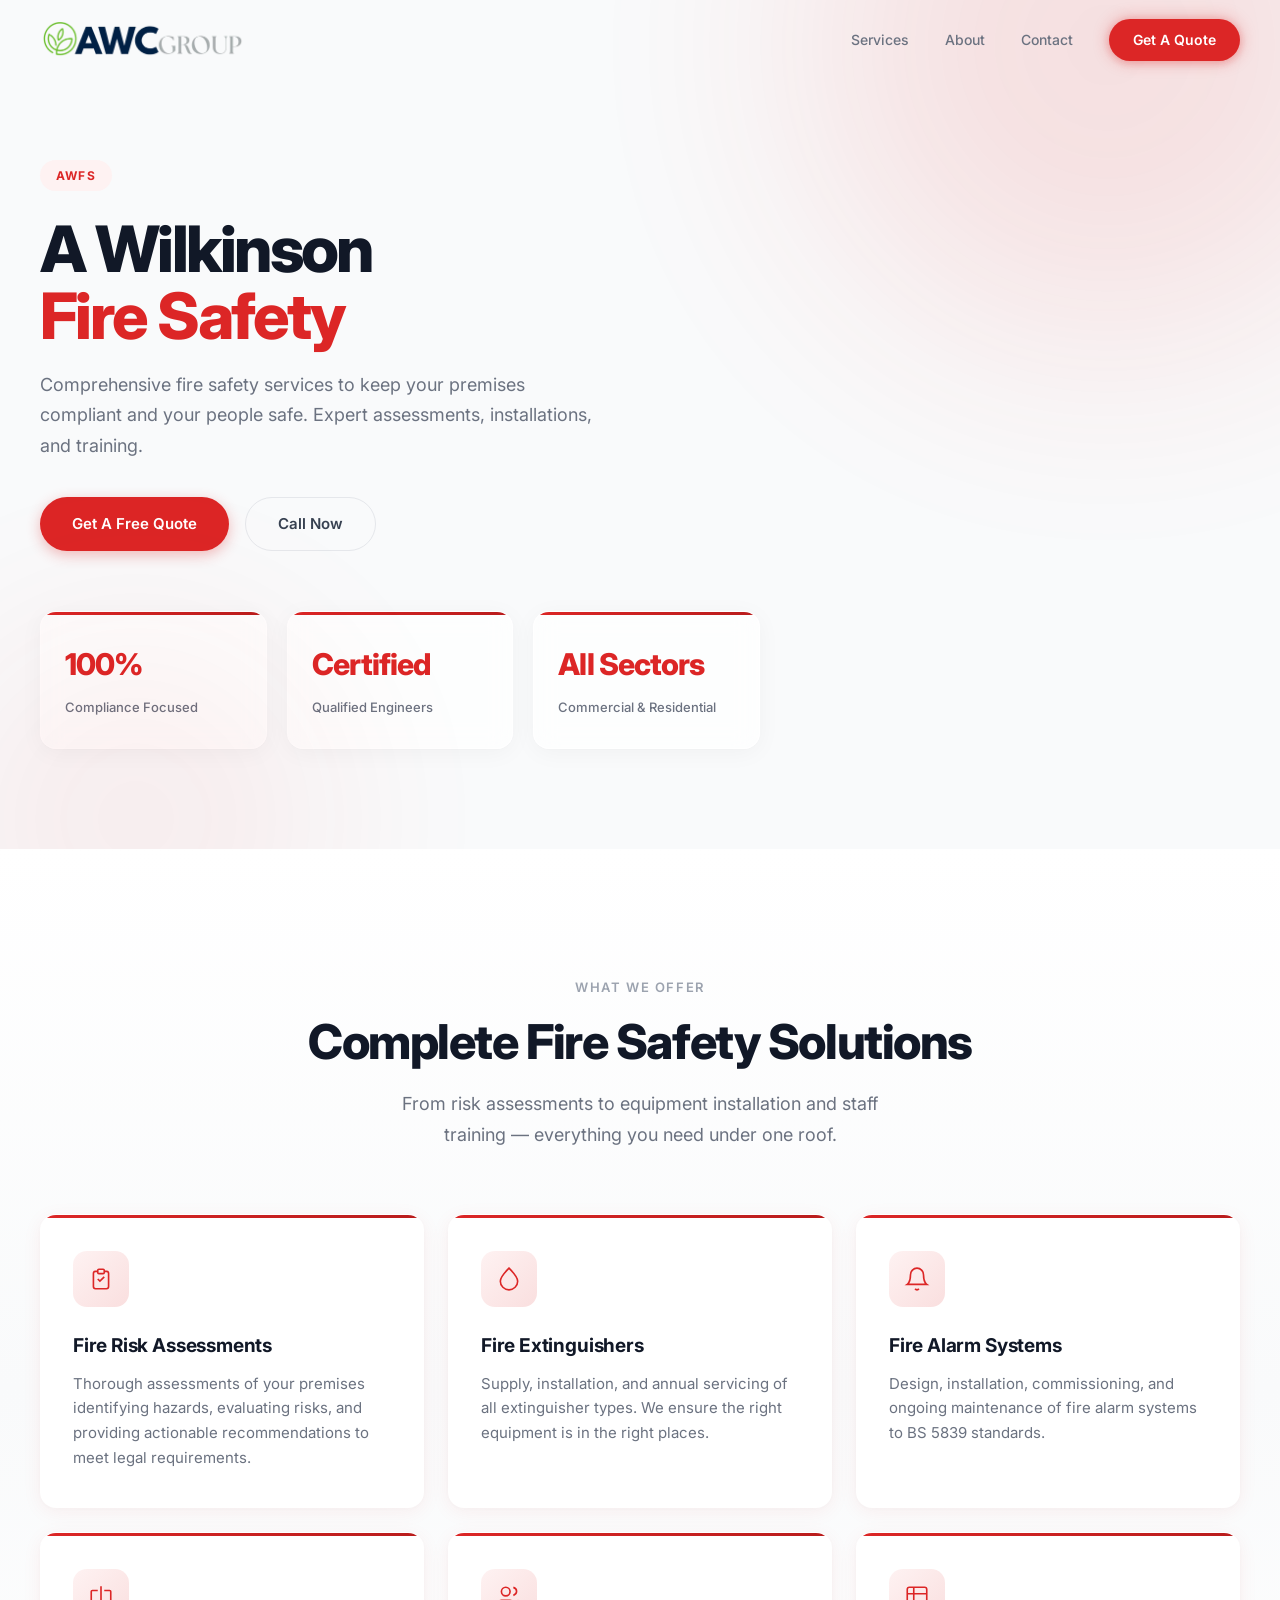
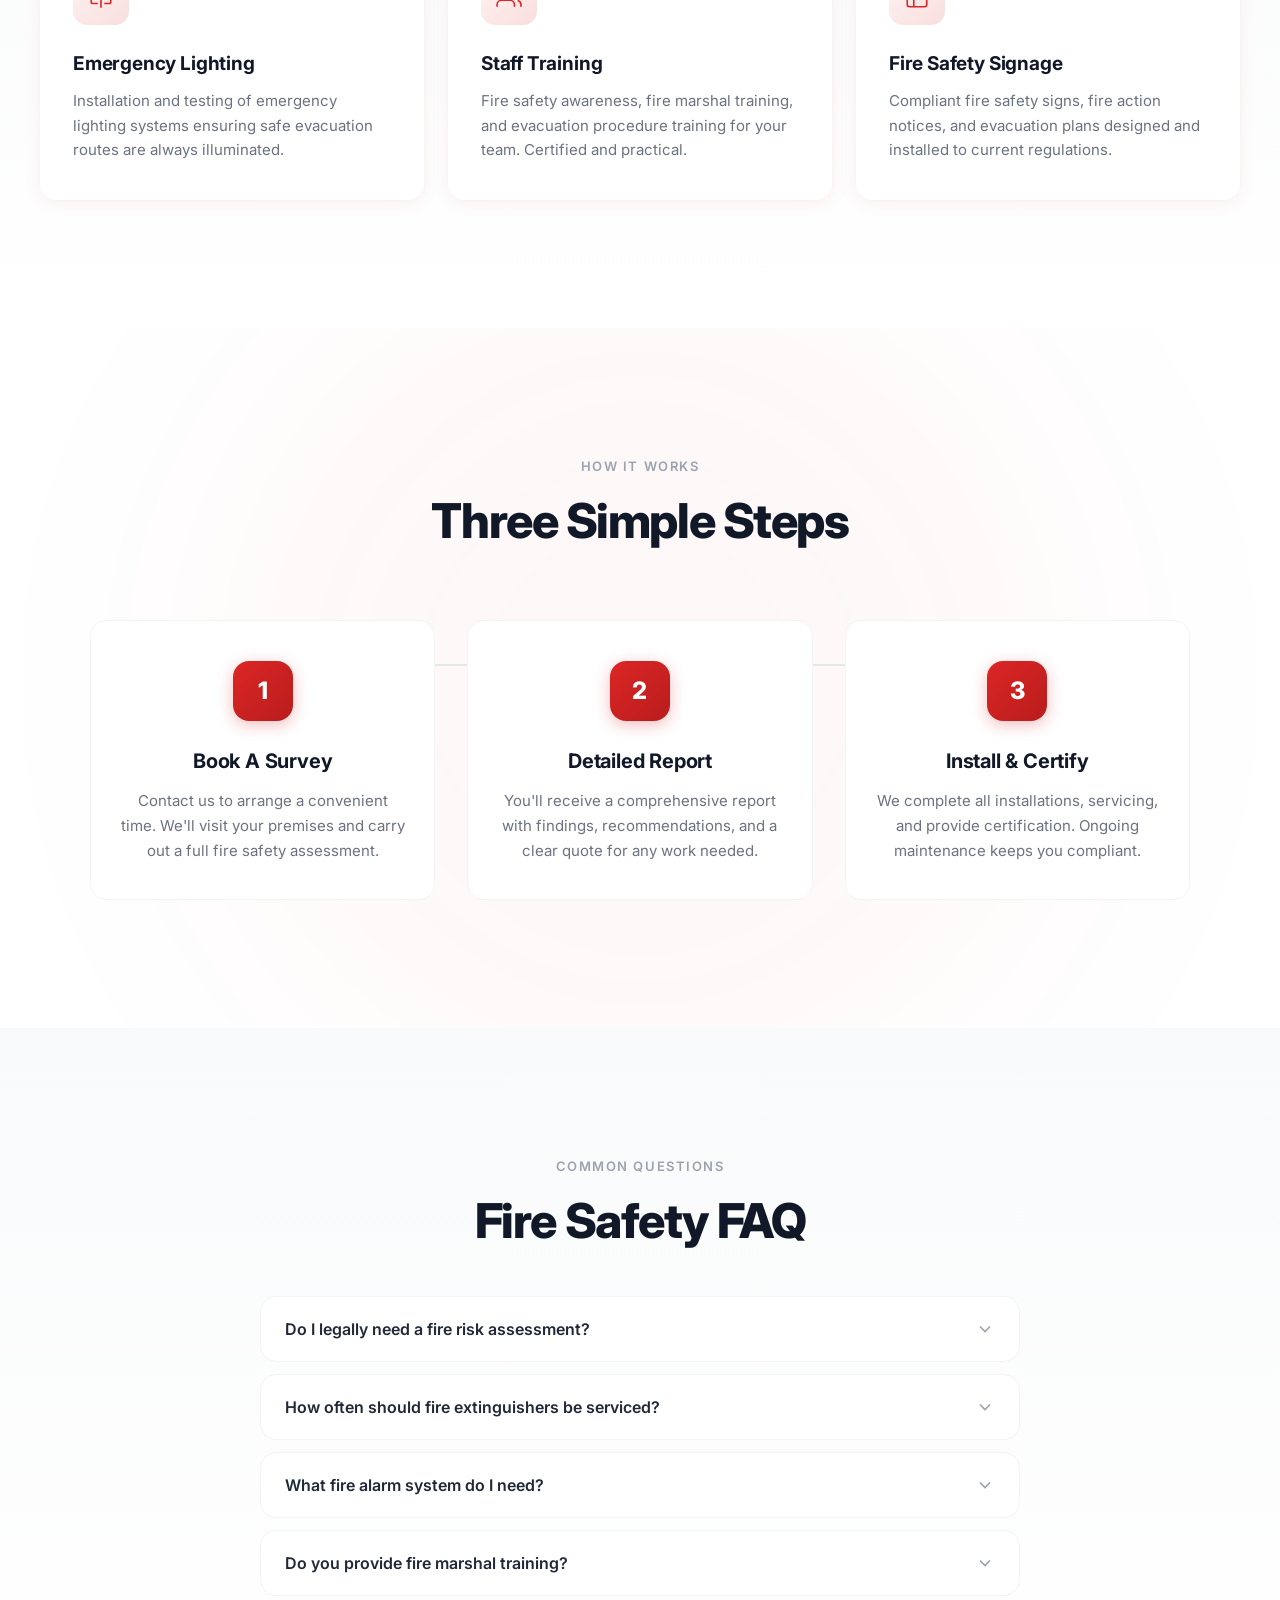
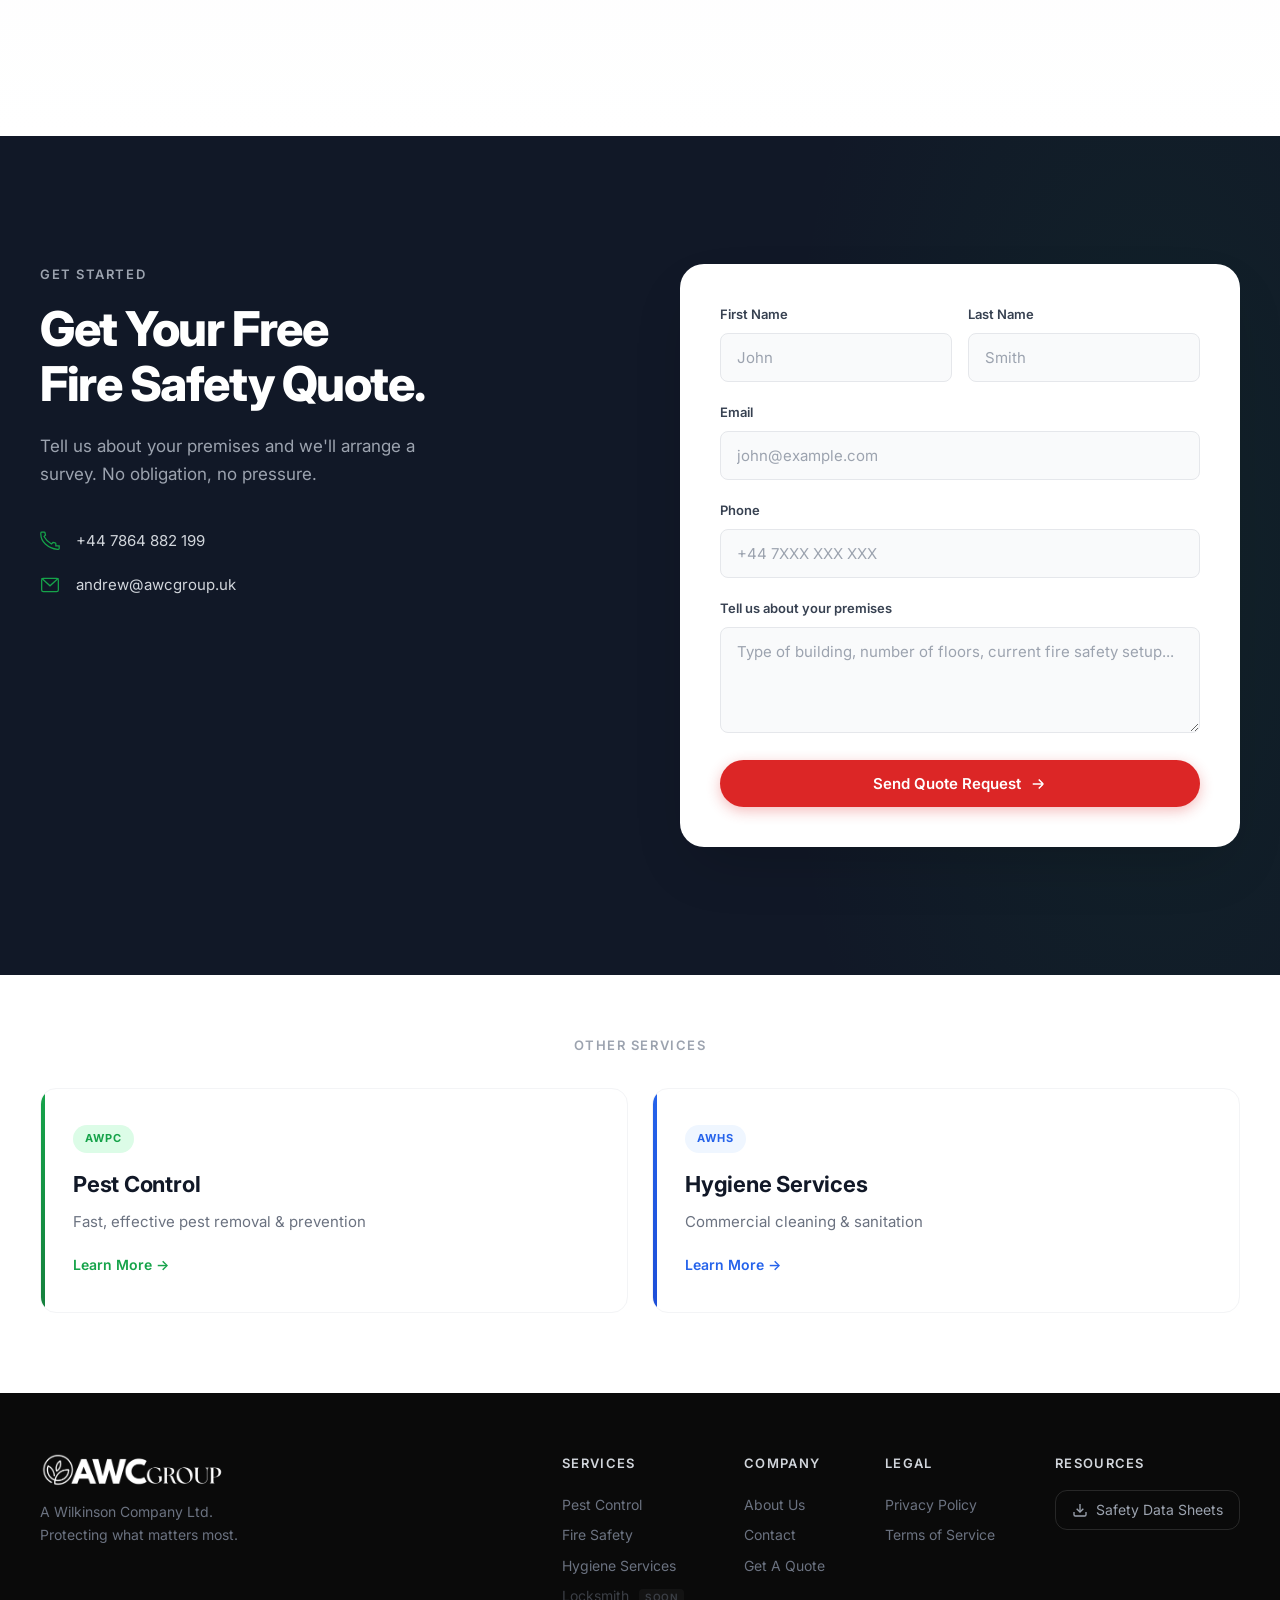
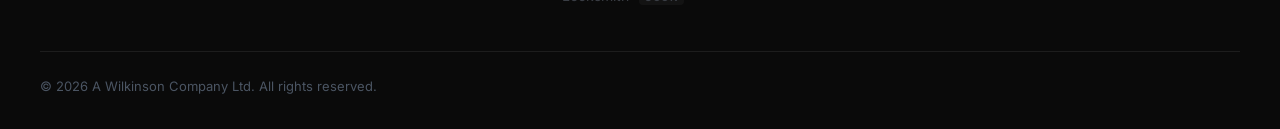
==== fire-safety.html @ d9ee156b "Add Privacy Policy, Terms of Service, and updated footer - Created UK GDPR compliant Privacy Policy " ====
<!DOCTYPE html>
<html lang="en">
<head>
    <meta charset="UTF-8">
    <meta name="viewport" content="width=device-width, initial-scale=1.0">
    <title>Fire Safety | A Wilkinson Fire Safety (AWFS) | Beds, Bucks, Herts</title>
    <link rel="icon" type="image/png" href="Assets/logos/awc-brand-circle.png">
    <link rel="apple-touch-icon" href="Assets/logos/awc-brand-circle.png">
    <link rel="preconnect" href="https://fonts.googleapis.com">
    <link rel="preconnect" href="https://fonts.gstatic.com" crossorigin>
    <link href="https://fonts.googleapis.com/css2?family=Inter:wght@300;400;500;600;700;800;900&display=swap" rel="stylesheet">
    <link rel="stylesheet" href="css/style.css">
    <link rel="stylesheet" href="css/animations.css">
    <link rel="stylesheet" href="css/service-page.css">
</head>
<body data-service="fire">

    <!-- ===== NAVIGATION ===== -->
    <nav class="nav nav--scrolled" id="nav">
        <div class="nav__container">
            <a href="index.html" class="nav__logo">
                <img src="Assets/AWC-Brand-Logo-Flat-e1769148801666.webp" alt="AWC Group" class="nav__logo-img">
            </a>
            <div class="nav__links">
                <div class="nav__dropdown">
                    <a href="index.html#services" class="nav__link">Services</a>
                    <div class="nav__dropdown-menu">
                        <a href="pest-control.html" class="nav__dropdown-item nav__dropdown-item--pest">
                            <span class="nav__dropdown-dot"></span>Pest Control
                        </a>
                        <a href="fire-safety.html" class="nav__dropdown-item nav__dropdown-item--fire nav__dropdown-item--coming-soon">
                            <span class="nav__dropdown-dot"></span>Fire Safety<span class="nav__dropdown-coming-soon">Coming Soon</span>
                        </a>
                        <a href="hygiene-services.html" class="nav__dropdown-item nav__dropdown-item--hygiene">
                            <span class="nav__dropdown-dot"></span>Hygiene Services
                        </a>
                        <a href="#" class="nav__dropdown-item nav__dropdown-item--locksmith nav__dropdown-item--coming-soon">
                            <span class="nav__dropdown-dot"></span>Locksmith<span class="nav__dropdown-coming-soon">Coming Soon</span>
                        </a>
                    </div>
                </div>
                <a href="index.html#about" class="nav__link">About</a>
                <a href="#quote" class="nav__link">Contact</a>
                <a href="#quote" class="nav__cta">Get A Quote</a>
            </div>
            <button class="nav__mobile-toggle" id="mobileToggle" aria-label="Menu">
                <span></span><span></span><span></span>
            </button>
        </div>
    </nav>

    <!-- Mobile Menu -->
    <div class="mobile-menu" id="mobileMenu">
        <div class="mobile-menu__bg"></div>
        <div class="mobile-menu__inner">
            <div class="mobile-menu__nav">
                <a href="index.html#services" class="mobile-menu__link" data-index="1">Services</a>
                <a href="index.html#about" class="mobile-menu__link" data-index="2">About</a>
                <a href="#quote" class="mobile-menu__link" data-index="3">Contact</a>
            </div>
            <div class="mobile-menu__services">
                <p class="mobile-menu__services-label">Our Divisions</p>
                <div class="mobile-menu__services-grid">
                    <a href="pest-control.html" class="mobile-menu__service-card mobile-menu__service-card--pest" data-index="4">
                        <div class="mobile-menu__service-icon">
                            <svg viewBox="0 0 24 24" fill="none" stroke="currentColor" stroke-width="1.5"><path d="M12 2L8 8H16L12 2Z"/><circle cx="12" cy="14" r="5"/><path d="M7 14H3M21 14H17"/></svg>
                        </div>
                        <div class="mobile-menu__service-info">
                            <span class="mobile-menu__service-name">Pest Control</span>
                            <span class="mobile-menu__service-tag">AWPC</span>
                        </div>
                        <svg class="mobile-menu__service-arrow" viewBox="0 0 24 24" fill="none" stroke="currentColor" stroke-width="2"><path d="M5 12H19M19 12L13 6M19 12L13 18"/></svg>
                    </a>
                    <div class="mobile-menu__service-card mobile-menu__service-card--fire mobile-menu__service-card--coming-soon" data-index="5">
                        <div class="mobile-menu__service-icon">
                            <svg viewBox="0 0 24 24" fill="none" stroke="currentColor" stroke-width="1.5"><path d="M12 2C8 6 4 10 4 14C4 18.4 7.6 22 12 22C16.4 22 20 18.4 20 14C20 10 16 6 12 2Z"/></svg>
                        </div>
                        <div class="mobile-menu__service-info">
                            <span class="mobile-menu__service-name">Fire Safety</span>
                            <span class="mobile-menu__service-tag">AWFS</span>
                            <span class="mobile-menu__service-coming-soon">Coming Soon</span>
                        </div>
                    </div>
                    <a href="hygiene-services.html" class="mobile-menu__service-card mobile-menu__service-card--hygiene" data-index="6">
                        <div class="mobile-menu__service-icon">
                            <svg viewBox="0 0 24 24" fill="none" stroke="currentColor" stroke-width="1.5"><path d="M12 22S20 18 20 12V5L12 2L4 5V12C4 18 12 22 12 22Z"/></svg>
                        </div>
                        <div class="mobile-menu__service-info">
                            <span class="mobile-menu__service-name">Hygiene Services</span>
                            <span class="mobile-menu__service-tag">AWHS</span>
                        </div>
                        <svg class="mobile-menu__service-arrow" viewBox="0 0 24 24" fill="none" stroke="currentColor" stroke-width="2"><path d="M5 12H19M19 12L13 6M19 12L13 18"/></svg>
                    </a>
                    <div class="mobile-menu__service-card mobile-menu__service-card--locksmith mobile-menu__service-card--coming-soon" data-index="7">
                        <div class="mobile-menu__service-icon">
                            <svg viewBox="0 0 24 24" fill="none" stroke="currentColor" stroke-width="1.5"><path d="M21 2L19 4M15.5 7.5L19 4M19 4L22 7L18.5 10.5M15.5 7.5L10.5 12.5C9 11 6.5 11 5 12.5C3.5 14 3.5 16.5 5 18C6.5 19.5 9 19.5 10.5 18C12 16.5 12 14 10.5 12.5M15.5 7.5L12 11"/></svg>
                        </div>
                        <div class="mobile-menu__service-info">
                            <span class="mobile-menu__service-name">Locksmith</span>
                            <span class="mobile-menu__service-tag">AWLS</span>
                            <span class="mobile-menu__service-coming-soon">Coming Soon</span>
                        </div>
                    </div>
                </div>
            </div>
            <div class="mobile-menu__bottom" data-index="8">
                <a href="#quote" class="mobile-menu__cta-btn">
                    Get A Free Quote
                    <svg viewBox="0 0 24 24" fill="none" stroke="currentColor" stroke-width="2" width="18" height="18"><path d="M5 12H19M19 12L13 6M19 12L13 18"/></svg>
                </a>
                <div class="mobile-menu__contact">
                    <span>andrew@awcgroup.uk</span>
                    <span class="mobile-menu__divider">&middot;</span>
                    <span>Beds, Bucks, Herts & Surrounding Areas</span>
                </div>
            </div>
        </div>
    </div>

    <!-- ===== SERVICE HERO ===== -->
    <section class="svc-hero svc-hero--fire">
        <div class="svc-hero__container">
            <div class="svc-hero__content fade-up">
                <div class="svc-hero__badge svc-hero__badge--fire">AWFS</div>
                <h1 class="svc-hero__title">A Wilkinson<br><span>Fire Safety</span></h1>
                <p class="svc-hero__subtitle">Comprehensive fire safety services to keep your premises compliant and your people safe. Expert assessments, installations, and training.</p>
                <div class="svc-hero__actions">
                    <a href="#quote" class="btn btn--fire">Get A Free Quote</a>
                    <a href="tel:+447864882199" class="btn btn--ghost">Call Now</a>
                </div>
            </div>
            <div class="svc-hero__stats fade-up" style="animation-delay: 0.15s">
                <div class="svc-hero__stat">
                    <span class="svc-hero__stat-number">100%</span>
                    <span class="svc-hero__stat-label">Compliance Focused</span>
                </div>
                <div class="svc-hero__stat">
                    <span class="svc-hero__stat-number">Certified</span>
                    <span class="svc-hero__stat-label">Qualified Engineers</span>
                </div>
                <div class="svc-hero__stat">
                    <span class="svc-hero__stat-number">All Sectors</span>
                    <span class="svc-hero__stat-label">Commercial & Residential</span>
                </div>
            </div>
        </div>
    </section>

    <!-- ===== SERVICES GRID ===== -->
    <section class="svc-detail">
        <div class="svc-detail__container">
            <div class="svc-detail__header fade-up">
                <p class="section-label">What We Offer</p>
                <h2 class="section-title">Complete Fire Safety Solutions</h2>
                <p class="section-subtitle">From risk assessments to equipment installation and staff training — everything you need under one roof.</p>
            </div>
            <div class="svc-detail__grid">
                <div class="svc-detail__card fade-up">
                    <div class="svc-detail__card-icon svc-detail__card-icon--fire">
                        <svg viewBox="0 0 24 24" fill="none" stroke="currentColor" stroke-width="1.5"><path d="M9 5H7C5.9 5 5 5.9 5 7V19C5 20.1 5.9 21 7 21H17C18.1 21 19 20.1 19 19V7C19 5.9 18.1 5 17 5H15"/><rect x="9" y="3" width="6" height="4" rx="1"/><path d="M9 12L11 14L15 10"/></svg>
                    </div>
                    <h3 class="svc-detail__card-title">Fire Risk Assessments</h3>
                    <p class="svc-detail__card-desc">Thorough assessments of your premises identifying hazards, evaluating risks, and providing actionable recommendations to meet legal requirements.</p>
                </div>
                <div class="svc-detail__card fade-up" style="animation-delay: 0.08s">
                    <div class="svc-detail__card-icon svc-detail__card-icon--fire">
                        <svg viewBox="0 0 24 24" fill="none" stroke="currentColor" stroke-width="1.5"><path d="M12 2C8 6 4 10 4 14C4 18.4 7.6 22 12 22C16.4 22 20 18.4 20 14C20 10 16 6 12 2Z"/></svg>
                    </div>
                    <h3 class="svc-detail__card-title">Fire Extinguishers</h3>
                    <p class="svc-detail__card-desc">Supply, installation, and annual servicing of all extinguisher types. We ensure the right equipment is in the right places.</p>
                </div>
                <div class="svc-detail__card fade-up" style="animation-delay: 0.16s">
                    <div class="svc-detail__card-icon svc-detail__card-icon--fire">
                        <svg viewBox="0 0 24 24" fill="none" stroke="currentColor" stroke-width="1.5"><path d="M18 8A6 6 0 1 0 6 8C6 15 3 17 3 17H21C21 17 18 15 18 8Z"/><path d="M13.73 21A2 2 0 0 1 10.27 21"/></svg>
                    </div>
                    <h3 class="svc-detail__card-title">Fire Alarm Systems</h3>
                    <p class="svc-detail__card-desc">Design, installation, commissioning, and ongoing maintenance of fire alarm systems to BS 5839 standards.</p>
                </div>
                <div class="svc-detail__card fade-up" style="animation-delay: 0.24s">
                    <div class="svc-detail__card-icon svc-detail__card-icon--fire">
                        <svg viewBox="0 0 24 24" fill="none" stroke="currentColor" stroke-width="1.5"><path d="M9 18H4C3.45 18 3 17.55 3 17V7C3 6.45 3.45 6 4 6H9"/><path d="M15 6H20C20.55 6 21 6.45 21 7V17C21 17.55 20.55 18 20 18H15"/><line x1="12" y1="2" x2="12" y2="22"/></svg>
                    </div>
                    <h3 class="svc-detail__card-title">Emergency Lighting</h3>
                    <p class="svc-detail__card-desc">Installation and testing of emergency lighting systems ensuring safe evacuation routes are always illuminated.</p>
                </div>
                <div class="svc-detail__card fade-up" style="animation-delay: 0.32s">
                    <div class="svc-detail__card-icon svc-detail__card-icon--fire">
                        <svg viewBox="0 0 24 24" fill="none" stroke="currentColor" stroke-width="1.5"><path d="M17 21V19C17 16.8 15.2 15 13 15H5C2.8 15 1 16.8 1 19V21"/><circle cx="9" cy="7" r="4"/><path d="M23 21V19C23 17.3 21.8 15.8 20 15.3"/><path d="M16 3.1C17.8 3.6 19 5.1 19 6.8C19 8.5 17.8 10 16 10.5"/></svg>
                    </div>
                    <h3 class="svc-detail__card-title">Staff Training</h3>
                    <p class="svc-detail__card-desc">Fire safety awareness, fire marshal training, and evacuation procedure training for your team. Certified and practical.</p>
                </div>
                <div class="svc-detail__card fade-up" style="animation-delay: 0.4s">
                    <div class="svc-detail__card-icon svc-detail__card-icon--fire">
                        <svg viewBox="0 0 24 24" fill="none" stroke="currentColor" stroke-width="1.5"><rect x="3" y="3" width="18" height="18" rx="2"/><path d="M3 9H21M9 3V21"/></svg>
                    </div>
                    <h3 class="svc-detail__card-title">Fire Safety Signage</h3>
                    <p class="svc-detail__card-desc">Compliant fire safety signs, fire action notices, and evacuation plans designed and installed to current regulations.</p>
                </div>
            </div>
        </div>
    </section>

    <!-- ===== HOW IT WORKS ===== -->
    <section class="svc-process">
        <div class="svc-process__container">
            <div class="svc-process__header fade-up">
                <p class="section-label">How It Works</p>
                <h2 class="section-title">Three Simple Steps</h2>
            </div>
            <div class="svc-process__steps">
                <div class="svc-process__step fade-up">
                    <div class="svc-process__step-number svc-process__step-number--fire">1</div>
                    <h3 class="svc-process__step-title">Book A Survey</h3>
                    <p class="svc-process__step-desc">Contact us to arrange a convenient time. We'll visit your premises and carry out a full fire safety assessment.</p>
                </div>
                <div class="svc-process__step-line"></div>
                <div class="svc-process__step fade-up" style="animation-delay: 0.1s">
                    <div class="svc-process__step-number svc-process__step-number--fire">2</div>
                    <h3 class="svc-process__step-title">Detailed Report</h3>
                    <p class="svc-process__step-desc">You'll receive a comprehensive report with findings, recommendations, and a clear quote for any work needed.</p>
                </div>
                <div class="svc-process__step-line"></div>
                <div class="svc-process__step fade-up" style="animation-delay: 0.2s">
                    <div class="svc-process__step-number svc-process__step-number--fire">3</div>
                    <h3 class="svc-process__step-title">Install & Certify</h3>
                    <p class="svc-process__step-desc">We complete all installations, servicing, and provide certification. Ongoing maintenance keeps you compliant.</p>
                </div>
            </div>
        </div>
    </section>

    <!-- ===== FAQ ===== -->
    <section class="svc-faq">
        <div class="svc-faq__container">
            <div class="svc-faq__header fade-up">
                <p class="section-label">Common Questions</p>
                <h2 class="section-title">Fire Safety FAQ</h2>
            </div>
            <div class="svc-faq__list fade-up">
                <div class="svc-faq__item">
                    <button class="svc-faq__question">
                        <span>Do I legally need a fire risk assessment?</span>
                        <svg viewBox="0 0 24 24" fill="none" stroke="currentColor" stroke-width="2"><path d="M6 9L12 15L18 9"/></svg>
                    </button>
                    <div class="svc-faq__answer">
                        <p>Yes. Under the Regulatory Reform (Fire Safety) Order 2005, all non-domestic premises in England and Wales must have a suitable and sufficient fire risk assessment. This includes offices, shops, restaurants, HMOs, and communal areas of residential buildings.</p>
                    </div>
                </div>
                <div class="svc-faq__item">
                    <button class="svc-faq__question">
                        <span>How often should fire extinguishers be serviced?</span>
                        <svg viewBox="0 0 24 24" fill="none" stroke="currentColor" stroke-width="2"><path d="M6 9L12 15L18 9"/></svg>
                    </button>
                    <div class="svc-faq__answer">
                        <p>Fire extinguishers should be professionally serviced annually. They also need a more thorough extended service at intervals of 5 or 10 years depending on the type.</p>
                    </div>
                </div>
                <div class="svc-faq__item">
                    <button class="svc-faq__question">
                        <span>What fire alarm system do I need?</span>
                        <svg viewBox="0 0 24 24" fill="none" stroke="currentColor" stroke-width="2"><path d="M6 9L12 15L18 9"/></svg>
                    </button>
                    <div class="svc-faq__answer">
                        <p>This depends on the type and size of your premises. We'll assess your building and recommend the appropriate system category (L1-L5 or P1-P2) based on BS 5839 standards and your fire risk assessment.</p>
                    </div>
                </div>
                <div class="svc-faq__item">
                    <button class="svc-faq__question">
                        <span>Do you provide fire marshal training?</span>
                        <svg viewBox="0 0 24 24" fill="none" stroke="currentColor" stroke-width="2"><path d="M6 9L12 15L18 9"/></svg>
                    </button>
                    <div class="svc-faq__answer">
                        <p>Yes. We offer fire awareness training for all staff and dedicated fire marshal/warden training. Sessions can be held at your premises at a time that suits you.</p>
                    </div>
                </div>
            </div>
        </div>
    </section>

    <!-- ===== CTA + QUOTE ===== -->
    <section class="quote" id="quote">
        <div class="quote__container">
            <div class="quote__left fade-up">
                <p class="section-label">Get Started</p>
                <h2 class="section-title section-title--light">Get Your Free<br>Fire Safety Quote.</h2>
                <p class="quote__desc">Tell us about your premises and we'll arrange a survey. No obligation, no pressure.</p>
                <div class="quote__contact-info">
                    <div class="quote__contact-item">
                        <svg viewBox="0 0 24 24" fill="none" stroke="currentColor" stroke-width="1.5"><path d="M22 16.92V19.92C22 20.48 21.56 20.93 21 20.97C20.63 21 20.25 21.01 19.88 21C14.52 20.44 9.47 18.27 5.44 14.56C1.73 11.03 -0.27 6.27 0.03 1.35C0.07 0.78 0.52 0.33 1.08 0.33H4.08C4.58 0.33 5 0.71 5.05 1.2C5.14 2.09 5.33 2.96 5.61 3.8L3.79 5.62C5.85 9.35 8.98 12.48 12.71 14.54L14.53 12.72C15.37 13 16.24 13.19 17.13 13.28C17.62 13.33 18 13.75 18 14.25V16.92H22Z" transform="translate(1,1)"/></svg>
                        <span>+44 7864 882 199</span>
                    </div>
                    <div class="quote__contact-item">
                        <svg viewBox="0 0 24 24" fill="none" stroke="currentColor" stroke-width="1.5"><rect x="2" y="4" width="20" height="16" rx="2"/><path d="M22 4L12 13L2 4"/></svg>
                        <span>andrew@awcgroup.uk</span>
                    </div>
                </div>
            </div>
            <div class="quote__right fade-up" style="animation-delay: 0.15s">
                <form class="quote__form" id="quoteForm">
                    <div class="quote__form-row">
                        <div class="quote__form-group">
                            <label class="quote__form-label">First Name</label>
                            <input type="text" name="firstName" class="quote__form-input" placeholder="John" required>
                        </div>
                        <div class="quote__form-group">
                            <label class="quote__form-label">Last Name</label>
                            <input type="text" name="lastName" class="quote__form-input" placeholder="Smith">
                        </div>
                    </div>
                    <div class="quote__form-group">
                        <label class="quote__form-label">Email</label>
                        <input type="email" name="email" class="quote__form-input" placeholder="john@example.com" required>
                    </div>
                    <div class="quote__form-group">
                        <label class="quote__form-label">Phone</label>
                        <input type="tel" name="phone" class="quote__form-input" placeholder="+44 7XXX XXX XXX" required>
                    </div>
                    <div class="quote__form-group">
                        <label class="quote__form-label">Tell us about your premises</label>
                        <textarea name="message" class="quote__form-input quote__form-textarea" placeholder="Type of building, number of floors, current fire safety setup..." rows="4" required></textarea>
                    </div>
                    <input type="hidden" name="service" value="fire-safety">
                    <button type="submit" class="btn btn--fire btn--full">
                        Send Quote Request
                        <svg viewBox="0 0 24 24" fill="none" stroke="currentColor" stroke-width="2" width="18" height="18"><path d="M5 12H19M19 12L13 6M19 12L13 18"/></svg>
                    </button>
                </form>
            </div>
        </div>
    </section>

    <!-- ===== OTHER SERVICES ===== -->
    <section class="svc-other">
        <div class="svc-other__container">
            <p class="section-label" style="text-align:center">Other Services</p>
            <div class="svc-other__grid">
                <a href="pest-control.html" class="svc-other__card svc-other__card--pest">
                    <div class="svc-other__card-badge">AWPC</div>
                    <h3>Pest Control</h3>
                    <p>Fast, effective pest removal & prevention</p>
                    <span class="svc-other__card-link">Learn More &rarr;</span>
                </a>
                <a href="hygiene-services.html" class="svc-other__card svc-other__card--hygiene">
                    <div class="svc-other__card-badge">AWHS</div>
                    <h3>Hygiene Services</h3>
                    <p>Commercial cleaning & sanitation</p>
                    <span class="svc-other__card-link">Learn More &rarr;</span>
                </a>
            </div>
        </div>
    </section>

    <!-- ===== FOOTER ===== -->
    <footer class="footer">
        <div class="footer__container">
            <div class="footer__top">
                <div class="footer__brand">
                    <img src="Assets/AWC-Brand-Logo-Flat-e1769148801666.webp" alt="AWC Group" class="footer__logo-img">
                    <p class="footer__tagline">A Wilkinson Company Ltd.<br>Protecting what matters most.</p>
                </div>
                <div class="footer__links">
                    <div class="footer__col">
                        <h4 class="footer__col-title">Services</h4>
                        <a href="pest-control.html" class="footer__link">Pest Control</a>
                        <a href="fire-safety.html" class="footer__link">Fire Safety</a>
                        <a href="hygiene-services.html" class="footer__link">Hygiene Services</a>
                        <a href="#" class="footer__link footer__link--muted">Locksmith <span class="footer__coming-soon">Soon</span></a>
                    </div>
                    <div class="footer__col">
                        <h4 class="footer__col-title">Company</h4>
                        <a href="index.html#about" class="footer__link">About Us</a>
                        <a href="#quote" class="footer__link">Contact</a>
                        <a href="#quote" class="footer__link">Get A Quote</a>
                    </div>
                    <div class="footer__col">
                        <h4 class="footer__col-title">Legal</h4>
                        <a href="privacy-policy.html" class="footer__link">Privacy Policy</a>
                        <a href="terms.html" class="footer__link">Terms of Service</a>
                    </div>
                    <div class="footer__col">
                        <h4 class="footer__col-title">Resources</h4>
                        <a href="Assets/SDS Library Pest Control.pdf" class="footer__download" target="_blank" download>
                            <svg width="16" height="16" viewBox="0 0 24 24" fill="none" stroke="currentColor" stroke-width="2"><path d="M21 15v4a2 2 0 0 1-2 2H5a2 2 0 0 1-2-2v-4"/><polyline points="7 10 12 15 17 10"/><line x1="12" y1="15" x2="12" y2="3"/></svg>
                            Safety Data Sheets
                        </a>
                    </div>
                </div>
            </div>
            <div class="footer__bottom">
                <p>&copy; 2026 A Wilkinson Company Ltd. All rights reserved.</p>
            </div>
        </div>
    </footer>

    <script src="js/main.js"></script>
</body>
</html>
---- css/style.css ----
/* ===== VARIABLES ===== */
:root {
    /* Brand Colors */
    --color-dark: #0a0a0a;
    --color-white: #ffffff;
    --color-gray-50: #f9fafb;
    --color-gray-100: #f3f4f6;
    --color-gray-200: #e5e7eb;
    --color-gray-300: #d1d5db;
    --color-gray-400: #9ca3af;
    --color-gray-500: #6b7280;
    --color-gray-600: #4b5563;
    --color-gray-700: #374151;
    --color-gray-800: #1f2937;
    --color-gray-900: #111827;

    /* Service Colors */
    --color-pest: #16a34a;
    --color-pest-light: #dcfce7;
    --color-pest-dark: #15803d;

    --color-fire: #dc2626;
    --color-fire-light: #fef2f2;
    --color-fire-dark: #b91c1c;

    --color-hygiene: #2563eb;
    --color-hygiene-light: #eff6ff;
    --color-hygiene-dark: #1d4ed8;

    --color-locksmith: #e5c68f;
    --color-locksmith-light: #fdf8f0;
    --color-locksmith-dark: #c9a45e;

    /* Typography */
    --font-main: 'Inter', -apple-system, BlinkMacSystemFont, 'Segoe UI', sans-serif;

    /* Spacing */
    --section-padding: clamp(80px, 10vw, 140px);
    --container-max: 1400px;
    --container-padding: clamp(20px, 4vw, 40px);

    /* Transitions */
    --ease-out: cubic-bezier(0.16, 1, 0.3, 1);
    --ease-in-out: cubic-bezier(0.65, 0, 0.35, 1);

    /* Shadows */
    --shadow-sm: 0 1px 2px rgba(0,0,0,0.05);
    --shadow-md: 0 4px 6px -1px rgba(0,0,0,0.07), 0 2px 4px -2px rgba(0,0,0,0.05);
    --shadow-lg: 0 10px 25px -3px rgba(0,0,0,0.08), 0 4px 6px -4px rgba(0,0,0,0.03);
    --shadow-xl: 0 20px 50px -12px rgba(0,0,0,0.12);
    --shadow-2xl: 0 25px 60px -15px rgba(0,0,0,0.18);

    /* Border Radius */
    --radius-sm: 8px;
    --radius-md: 12px;
    --radius-lg: 16px;
    --radius-xl: 24px;
}

/* ===== RESET ===== */
*, *::before, *::after {
    margin: 0;
    padding: 0;
    box-sizing: border-box;
}

html {
    scroll-behavior: smooth;
    -webkit-font-smoothing: antialiased;
    -moz-osx-font-smoothing: grayscale;
}

body {
    font-family: var(--font-main);
    font-size: 16px;
    line-height: 1.6;
    color: var(--color-gray-800);
    background: var(--color-white);
    overflow-x: hidden;
}

a {
    text-decoration: none;
    color: inherit;
}

ul, ol {
    list-style: none;
}

img {
    max-width: 100%;
    display: block;
}

button, input, select, textarea {
    font-family: inherit;
    font-size: inherit;
    border: none;
    outline: none;
    background: none;
}

button {
    cursor: pointer;
}

/* ===== UTILITIES ===== */
.section-label {
    font-size: 13px;
    font-weight: 600;
    text-transform: uppercase;
    letter-spacing: 0.12em;
    color: var(--color-gray-400);
    margin-bottom: 16px;
}

.section-title {
    font-size: clamp(32px, 5vw, 48px);
    font-weight: 800;
    line-height: 1.15;
    color: var(--color-gray-900);
    letter-spacing: -0.03em;
    margin-bottom: 20px;
}

.section-title--light {
    color: var(--color-white);
}

.section-subtitle {
    font-size: 18px;
    color: var(--color-gray-500);
    max-width: 520px;
    line-height: 1.7;
}

/* ===== BUTTONS ===== */
.btn {
    display: inline-flex;
    align-items: center;
    gap: 8px;
    padding: 14px 32px;
    font-size: 15px;
    font-weight: 600;
    border-radius: 100px;
    transition: all 0.4s var(--ease-out);
    position: relative;
    overflow: hidden;
}

.btn--primary {
    background: var(--color-gray-900);
    color: var(--color-white);
    box-shadow: var(--shadow-lg), 0 0 0 0 rgba(0,0,0,0);
}

.btn--primary:hover {
    transform: translateY(-2px);
    box-shadow: var(--shadow-xl), 0 0 0 0 rgba(0,0,0,0);
    background: var(--color-dark);
}

.btn--primary:active {
    transform: translateY(0);
}

.btn--ghost {
    color: var(--color-gray-700);
    border: 1.5px solid var(--color-gray-200);
    background: transparent;
}

.btn--ghost:hover {
    border-color: var(--color-gray-400);
    transform: translateY(-2px);
    box-shadow: var(--shadow-md);
}

.btn--pest {
    background: var(--color-pest);
    color: var(--color-white);
    box-shadow: 0 4px 14px rgba(22, 163, 74, 0.3);
}

.btn--pest:hover {
    background: var(--color-pest-dark);
    transform: translateY(-2px);
    box-shadow: 0 8px 25px rgba(22, 163, 74, 0.35);
}

.btn--fire {
    background: var(--color-fire);
    color: var(--color-white);
    box-shadow: 0 4px 14px rgba(220, 38, 38, 0.3);
}

.btn--fire:hover {
    background: var(--color-fire-dark);
    transform: translateY(-2px);
    box-shadow: 0 8px 25px rgba(220, 38, 38, 0.35);
}

.btn--hygiene {
    background: var(--color-hygiene);
    color: var(--color-white);
    box-shadow: 0 4px 14px rgba(37, 99, 235, 0.3);
}

.btn--hygiene:hover {
    background: var(--color-hygiene-dark);
    transform: translateY(-2px);
    box-shadow: 0 8px 25px rgba(37, 99, 235, 0.35);
}

.btn--locksmith {
    background: var(--color-locksmith);
    color: var(--color-white);
    box-shadow: 0 4px 14px rgba(233, 122, 31, 0.3);
}

.btn--locksmith:hover {
    background: var(--color-locksmith-dark);
    transform: translateY(-2px);
    box-shadow: 0 8px 25px rgba(233, 122, 31, 0.35);
}

.btn--full {
    width: 100%;
    justify-content: center;
}

/* ===== NAVIGATION ===== */
.nav {
    position: fixed;
    top: 0;
    left: 0;
    right: 0;
    z-index: 1000;
    padding: 0 var(--container-padding);
    transition: all 0.4s var(--ease-out);
}

.nav--scrolled {
    background: rgba(255, 255, 255, 0.92);
    backdrop-filter: blur(20px);
    -webkit-backdrop-filter: blur(20px);
    border-bottom: 1px solid rgba(0, 0, 0, 0.06);
}

.nav__container {
    max-width: var(--container-max);
    margin: 0 auto;
    display: flex;
    align-items: center;
    justify-content: space-between;
    height: 80px;
}

.nav__logo {
    display: flex;
    align-items: center;
    gap: 10px;
    z-index: 10;
}

.nav__logo-img {
    height: 40px;
    width: auto;
}

.nav__logo-text {
    font-size: 22px;
    font-weight: 800;
    color: var(--color-gray-900);
    letter-spacing: -0.02em;
}

.nav__logo-thin {
    font-weight: 300;
    color: var(--color-gray-400);
}

.nav__links {
    display: flex;
    align-items: center;
    gap: 36px;
}

.nav__link {
    font-size: 14px;
    font-weight: 500;
    color: var(--color-gray-500);
    transition: color 0.3s;
    position: relative;
}

.nav__link::after {
    content: '';
    position: absolute;
    bottom: -4px;
    left: 0;
    width: 0;
    height: 2px;
    background: var(--color-gray-900);
    transition: width 0.3s var(--ease-out);
    border-radius: 1px;
}

.nav__link:hover {
    color: var(--color-gray-900);
}

.nav__link:hover::after {
    width: 100%;
}

.nav__cta {
    font-size: 14px;
    font-weight: 600;
    color: var(--color-white);
    padding: 10px 24px;
    border: none;
    border-radius: 100px;
    background: var(--color-pest);
    box-shadow: 0 0 16px rgba(22, 163, 74, 0.35), 0 2px 8px rgba(22, 163, 74, 0.2);
    transition: all 0.35s var(--ease-out);
    animation: ctaPulse 2.5s ease-in-out infinite;
}

.nav__cta:hover {
    background: var(--color-pest-dark);
    color: var(--color-white);
    box-shadow: 0 0 24px rgba(22, 163, 74, 0.5), 0 4px 16px rgba(22, 163, 74, 0.3);
    transform: translateY(-1px);
}

/* Service-specific CTA colors */
[data-service="fire"] .nav__cta {
    background: var(--color-fire);
    box-shadow: 0 0 16px rgba(220, 38, 38, 0.35), 0 2px 8px rgba(220, 38, 38, 0.2);
    animation: ctaPulseFire 2.5s ease-in-out infinite;
}
[data-service="fire"] .nav__cta:hover {
    background: var(--color-fire-dark);
    box-shadow: 0 0 24px rgba(220, 38, 38, 0.5), 0 4px 16px rgba(220, 38, 38, 0.3);
}

[data-service="hygiene"] .nav__cta {
    background: var(--color-hygiene);
    box-shadow: 0 0 16px rgba(37, 99, 235, 0.35), 0 2px 8px rgba(37, 99, 235, 0.2);
    animation: ctaPulseHygiene 2.5s ease-in-out infinite;
}
[data-service="hygiene"] .nav__cta:hover {
    background: var(--color-hygiene-dark);
    box-shadow: 0 0 24px rgba(37, 99, 235, 0.5), 0 4px 16px rgba(37, 99, 235, 0.3);
}

@keyframes ctaPulse {
    0%, 100% { box-shadow: 0 0 16px rgba(22, 163, 74, 0.35), 0 2px 8px rgba(22, 163, 74, 0.2); }
    50% { box-shadow: 0 0 22px rgba(22, 163, 74, 0.5), 0 2px 12px rgba(22, 163, 74, 0.3); }
}
@keyframes ctaPulseFire {
    0%, 100% { box-shadow: 0 0 16px rgba(220, 38, 38, 0.35), 0 2px 8px rgba(220, 38, 38, 0.2); }
    50% { box-shadow: 0 0 22px rgba(220, 38, 38, 0.5), 0 2px 12px rgba(220, 38, 38, 0.3); }
}
@keyframes ctaPulseHygiene {
    0%, 100% { box-shadow: 0 0 16px rgba(37, 99, 235, 0.35), 0 2px 8px rgba(37, 99, 235, 0.2); }
    50% { box-shadow: 0 0 22px rgba(37, 99, 235, 0.5), 0 2px 12px rgba(37, 99, 235, 0.3); }
}

/* Dropdown */
.nav__dropdown {
    position: relative;
}

.nav__dropdown-menu {
    position: absolute;
    top: 100%;
    left: 50%;
    transform: translateX(-50%) translateY(8px);
    background: var(--color-white);
    border-radius: var(--radius-md);
    box-shadow: var(--shadow-xl);
    border: 1px solid var(--color-gray-100);
    padding: 8px;
    min-width: 240px;
    opacity: 0;
    visibility: hidden;
    transition: all 0.3s var(--ease-out);
    z-index: 100;
}

.nav__dropdown:hover .nav__dropdown-menu {
    opacity: 1;
    visibility: visible;
    transform: translateX(-50%) translateY(0);
}

.nav__dropdown-item {
    display: flex;
    align-items: center;
    gap: 10px;
    padding: 10px 14px;
    font-size: 14px;
    font-weight: 500;
    color: var(--color-gray-600);
    border-radius: var(--radius-sm);
    transition: all 0.2s var(--ease-out);
}

.nav__dropdown-item:hover {
    background: var(--color-gray-50);
    color: var(--color-gray-900);
}

.nav__dropdown-dot {
    width: 8px;
    height: 8px;
    border-radius: 50%;
    flex-shrink: 0;
}

.nav__dropdown-item--pest .nav__dropdown-dot { background: var(--color-pest); }
.nav__dropdown-item--fire .nav__dropdown-dot { background: var(--color-fire); }
.nav__dropdown-item--hygiene .nav__dropdown-dot { background: var(--color-hygiene); }
.nav__dropdown-item--locksmith .nav__dropdown-dot { background: var(--color-locksmith); }

.nav__dropdown-item--pest:hover { color: var(--color-pest); }
.nav__dropdown-item--fire:hover { color: var(--color-fire); }
.nav__dropdown-item--hygiene:hover { color: var(--color-hygiene); }
.nav__dropdown-item--locksmith:hover { color: var(--color-locksmith); }

.nav__dropdown-item--coming-soon {
    opacity: 0.5;
    pointer-events: none;
    cursor: default;
}

.nav__dropdown-coming-soon {
    font-size: 9px;
    font-weight: 600;
    text-transform: uppercase;
    letter-spacing: 0.05em;
    background: var(--color-gray-100);
    color: var(--color-gray-400);
    padding: 2px 6px;
    border-radius: 100px;
    margin-left: auto;
    white-space: nowrap;
    flex-shrink: 0;
}

/* Mobile Sublinks */
.mobile-menu__sublink {
    font-size: 18px;
    font-weight: 500;
    color: var(--color-gray-400);
    transform: translateY(20px);
    opacity: 0;
    transition: all 0.4s var(--ease-out);
}

.mobile-menu.active .mobile-menu__sublink {
    transform: translateY(0);
    opacity: 1;
}

.mobile-menu.active .mobile-menu__sublink:nth-child(2) { transition-delay: 0.12s; }
.mobile-menu.active .mobile-menu__sublink:nth-child(3) { transition-delay: 0.14s; }
.mobile-menu.active .mobile-menu__sublink:nth-child(4) { transition-delay: 0.16s; }

/* Mobile Toggle */
.nav__mobile-toggle {
    display: none;
    flex-direction: column;
    gap: 5px;
    z-index: 10;
    padding: 4px;
}

.nav__mobile-toggle span {
    display: block;
    width: 22px;
    height: 2px;
    background: var(--color-gray-900);
    border-radius: 2px;
    transition: all 0.3s var(--ease-out);
}

.nav__mobile-toggle.active span:nth-child(1) {
    transform: rotate(45deg) translate(5px, 5px);
}

.nav__mobile-toggle.active span:nth-child(2) {
    opacity: 0;
}

.nav__mobile-toggle.active span:nth-child(3) {
    transform: rotate(-45deg) translate(5px, -5px);
}

/* Mobile Menu */
.mobile-menu {
    position: fixed;
    top: 0;
    left: 0;
    right: 0;
    bottom: 0;
    z-index: 999;
    pointer-events: none;
    visibility: hidden;
}

.mobile-menu.active {
    pointer-events: all;
    visibility: visible;
}

/* Light background sweep */
.mobile-menu__bg {
    position: absolute;
    inset: 0;
    background: rgba(255, 255, 255, 0.97);
    backdrop-filter: blur(24px);
    -webkit-backdrop-filter: blur(24px);
    transform: scaleY(0);
    transform-origin: top center;
    transition: transform 0.6s cubic-bezier(0.77, 0, 0.175, 1);
}

.mobile-menu.active .mobile-menu__bg {
    transform: scaleY(1);
}

/* Inner layout */
.mobile-menu__inner {
    position: relative;
    z-index: 1;
    height: 100%;
    display: flex;
    flex-direction: column;
    justify-content: center;
    padding: 90px var(--container-padding) 32px;
    gap: 28px;
    overflow-y: auto;
}

/* Big nav links */
.mobile-menu__nav {
    display: flex;
    flex-direction: column;
    gap: 4px;
}

.mobile-menu__link {
    font-size: 38px;
    font-weight: 800;
    color: var(--color-gray-900);
    letter-spacing: -0.03em;
    line-height: 1.2;
    opacity: 0;
    transform: translateY(30px) rotate(2deg);
    transition: all 0.5s cubic-bezier(0.16, 1, 0.3, 1);
    display: inline-block;
    position: relative;
    padding: 4px 0;
}

.mobile-menu__link::after {
    content: '';
    position: absolute;
    bottom: 0;
    left: 0;
    width: 0;
    height: 3px;
    background: var(--color-pest);
    border-radius: 2px;
    transition: width 0.4s var(--ease-out);
}

.mobile-menu__link:hover::after,
.mobile-menu__link:active::after {
    width: 100%;
}

.mobile-menu.active .mobile-menu__link {
    opacity: 1;
    transform: translateY(0) rotate(0deg);
}

/* Staggered entrances */
.mobile-menu.active [data-index="1"] { transition-delay: 0.15s; }
.mobile-menu.active [data-index="2"] { transition-delay: 0.2s; }
.mobile-menu.active [data-index="3"] { transition-delay: 0.25s; }
.mobile-menu.active [data-index="4"] { transition-delay: 0.3s; }
.mobile-menu.active [data-index="5"] { transition-delay: 0.35s; }
.mobile-menu.active [data-index="6"] { transition-delay: 0.4s; }
.mobile-menu.active [data-index="7"] { transition-delay: 0.45s; }

/* Services section */
.mobile-menu__services {
    display: flex;
    flex-direction: column;
    gap: 12px;
}

.mobile-menu__services-label {
    font-size: 11px;
    font-weight: 600;
    text-transform: uppercase;
    letter-spacing: 0.15em;
    color: var(--color-gray-400);
    opacity: 0;
    transition: opacity 0.5s 0.25s;
}

.mobile-menu.active .mobile-menu__services-label {
    opacity: 1;
}

.mobile-menu__services-grid {
    display: flex;
    flex-direction: column;
    gap: 8px;
}

/* Service cards */
.mobile-menu__service-card {
    display: flex;
    align-items: center;
    gap: 16px;
    padding: 16px 18px;
    border-radius: var(--radius-md);
    background: var(--color-gray-50);
    border: 1px solid var(--color-gray-100);
    transition: all 0.4s var(--ease-out);
    opacity: 0;
    transform: translateX(-20px);
    position: relative;
    overflow: hidden;
}

.mobile-menu__service-card::before {
    content: '';
    position: absolute;
    left: 0;
    top: 0;
    bottom: 0;
    width: 3px;
    transition: width 0.3s var(--ease-out);
}

.mobile-menu__service-card--pest::before { background: var(--color-pest); }
.mobile-menu__service-card--fire::before { background: var(--color-fire); }
.mobile-menu__service-card--hygiene::before { background: var(--color-hygiene); }
.mobile-menu__service-card--locksmith::before { background: var(--color-locksmith); }

.mobile-menu__service-card:hover,
.mobile-menu__service-card:active {
    background: var(--color-gray-100);
    transform: translateX(4px);
    box-shadow: var(--shadow-md);
}

.mobile-menu__service-card:hover::before,
.mobile-menu__service-card:active::before {
    width: 5px;
}

.mobile-menu.active .mobile-menu__service-card {
    opacity: 1;
    transform: translateX(0);
}

.mobile-menu__service-icon {
    width: 42px;
    height: 42px;
    border-radius: 10px;
    display: flex;
    align-items: center;
    justify-content: center;
    flex-shrink: 0;
}

.mobile-menu__service-icon svg {
    width: 20px;
    height: 20px;
}

.mobile-menu__service-card--pest .mobile-menu__service-icon {
    background: var(--color-pest-light);
    color: var(--color-pest);
}

.mobile-menu__service-card--fire .mobile-menu__service-icon {
    background: var(--color-fire-light);
    color: var(--color-fire);
}

.mobile-menu__service-card--hygiene .mobile-menu__service-icon {
    background: var(--color-hygiene-light);
    color: var(--color-hygiene);
}

.mobile-menu__service-card--locksmith .mobile-menu__service-icon {
    background: var(--color-locksmith-light);
    color: var(--color-locksmith);
}

.mobile-menu__service-card--coming-soon {
    opacity: 0.5;
    pointer-events: none;
}

.mobile-menu__service-coming-soon {
    font-size: 9px;
    font-weight: 700;
    text-transform: uppercase;
    letter-spacing: 0.05em;
    color: var(--color-gray-400);
}

.mobile-menu__service-info {
    flex: 1;
    display: flex;
    flex-direction: column;
    gap: 2px;
}

.mobile-menu__service-name {
    font-size: 16px;
    font-weight: 600;
    color: var(--color-gray-900);
}

.mobile-menu__service-tag {
    font-size: 11px;
    font-weight: 600;
    letter-spacing: 0.08em;
    color: var(--color-gray-400);
}

.mobile-menu__service-arrow {
    width: 18px;
    height: 18px;
    color: var(--color-gray-300);
    flex-shrink: 0;
    transition: transform 0.3s var(--ease-out), color 0.3s;
}

.mobile-menu__service-card:hover .mobile-menu__service-arrow,
.mobile-menu__service-card:active .mobile-menu__service-arrow {
    transform: translateX(4px);
    color: var(--color-gray-900);
}

/* Bottom CTA */
.mobile-menu__bottom {
    display: flex;
    flex-direction: column;
    gap: 20px;
    opacity: 0;
    transform: translateY(20px);
    transition: all 0.5s cubic-bezier(0.16, 1, 0.3, 1);
}

.mobile-menu.active .mobile-menu__bottom {
    opacity: 1;
    transform: translateY(0);
}

.mobile-menu__cta-btn {
    display: flex;
    align-items: center;
    justify-content: center;
    gap: 10px;
    padding: 16px 32px;
    font-size: 16px;
    font-weight: 700;
    color: var(--color-white);
    background: var(--color-pest);
    border-radius: 100px;
    transition: all 0.4s var(--ease-out);
    box-shadow: 0 4px 20px rgba(22, 163, 74, 0.3);
}

.mobile-menu__cta-btn:hover,
.mobile-menu__cta-btn:active {
    background: var(--color-pest-dark);
    transform: scale(1.02);
    box-shadow: 0 6px 28px rgba(22, 163, 74, 0.4);
}

[data-service="fire"] .mobile-menu__cta-btn {
    background: var(--color-fire);
    box-shadow: 0 4px 20px rgba(220, 38, 38, 0.3);
}
[data-service="fire"] .mobile-menu__cta-btn:hover,
[data-service="fire"] .mobile-menu__cta-btn:active {
    background: var(--color-fire-dark);
    box-shadow: 0 6px 28px rgba(220, 38, 38, 0.4);
}

[data-service="hygiene"] .mobile-menu__cta-btn {
    background: var(--color-hygiene);
    box-shadow: 0 4px 20px rgba(37, 99, 235, 0.3);
}
[data-service="hygiene"] .mobile-menu__cta-btn:hover,
[data-service="hygiene"] .mobile-menu__cta-btn:active {
    background: var(--color-hygiene-dark);
    box-shadow: 0 6px 28px rgba(37, 99, 235, 0.4);
}

.mobile-menu__contact {
    display: flex;
    align-items: center;
    justify-content: center;
    gap: 8px;
    font-size: 13px;
    color: var(--color-gray-400);
}

.mobile-menu__divider {
    color: var(--color-gray-300);
}

/* ===== HERO ===== */
.hero {
    position: relative;
    min-height: 100vh;
    display: flex;
    align-items: center;
    padding: 120px var(--container-padding) 80px;
    overflow: hidden;
    background: var(--color-gray-50);
}

.hero__bg {
    position: absolute;
    top: 0;
    left: 0;
    right: 0;
    bottom: 0;
    z-index: 0;
}

.hero__bg-image {
    position: absolute;
    top: 0;
    right: 0;
    width: 55%;
    height: 100%;
    background-image: url('https://images.unsplash.com/photo-1600585154340-be6161a56a0c?w=1400&q=80');
    background-size: cover;
    background-position: center;
    clip-path: polygon(15% 0, 100% 0, 100% 100%, 0% 100%);
    opacity: 0.12;
}

.hero__bg-image::after {
    content: '';
    position: absolute;
    inset: 0;
    background: linear-gradient(90deg, var(--color-gray-50) 0%, transparent 40%);
}

.hero__gradient {
    position: absolute;
    top: -30%;
    right: -10%;
    width: 70%;
    height: 130%;
    background: radial-gradient(ellipse at center, rgba(22, 163, 74, 0.06) 0%, transparent 70%);
    pointer-events: none;
}

.hero__container {
    position: relative;
    z-index: 1;
    max-width: var(--container-max);
    margin: 0 auto;
    width: 100%;
    display: grid;
    grid-template-columns: 1fr 1fr;
    gap: 60px;
    align-items: center;
}

.hero__content {
    max-width: 620px;
}

.hero__label {
    font-size: 13px;
    font-weight: 600;
    text-transform: uppercase;
    letter-spacing: 0.15em;
    color: var(--color-pest);
    margin-bottom: 24px;
    display: flex;
    align-items: center;
    gap: 12px;
}

.hero__label::before {
    content: '';
    width: 32px;
    height: 1.5px;
    background: var(--color-pest);
    border-radius: 1px;
}

.hero__title {
    font-size: clamp(42px, 6vw, 72px);
    font-weight: 800;
    line-height: 1.08;
    letter-spacing: -0.04em;
    color: var(--color-gray-900);
    margin-bottom: 24px;
}

.hero__title-accent {
    background: linear-gradient(135deg, var(--color-pest), var(--color-pest-dark));
    -webkit-background-clip: text;
    -webkit-text-fill-color: transparent;
    background-clip: text;
}

.hero__subtitle {
    font-size: 18px;
    line-height: 1.7;
    color: var(--color-gray-500);
    margin-bottom: 40px;
    max-width: 460px;
}

.hero__actions {
    display: flex;
    gap: 16px;
    flex-wrap: wrap;
}

/* Hero Cards */
.hero__visual {
    display: flex;
    justify-content: center;
    align-items: center;
}

.hero__cards {
    display: flex;
    flex-direction: column;
    gap: 16px;
    width: 100%;
    max-width: 420px;
}

.hero__card {
    display: flex;
    align-items: center;
    gap: 20px;
    padding: 28px 32px;
    background: var(--color-white);
    border-radius: var(--radius-lg);
    box-shadow: var(--shadow-lg);
    border: 1px solid var(--color-gray-100);
    cursor: pointer;
    transition: all 0.4s var(--ease-out);
    position: relative;
    overflow: hidden;
}

.hero__card::before {
    content: '';
    position: absolute;
    left: 0;
    top: 0;
    bottom: 0;
    width: 4px;
    border-radius: 0 2px 2px 0;
    transition: width 0.4s var(--ease-out);
}

.hero__card--pest::before { background: var(--color-pest); }
.hero__card--fire::before { background: var(--color-fire); }
.hero__card--hygiene::before { background: var(--color-hygiene); }
.hero__card--locksmith::before { background: var(--color-locksmith); }

.hero__card:hover {
    transform: translateX(8px);
    box-shadow: var(--shadow-xl);
}

.hero__card:hover::before {
    width: 6px;
}

.hero__card-icon {
    width: 48px;
    height: 48px;
    border-radius: var(--radius-md);
    display: flex;
    align-items: center;
    justify-content: center;
    flex-shrink: 0;
}

.hero__card-icon svg {
    width: 24px;
    height: 24px;
}

.hero__card--pest .hero__card-icon {
    background: var(--color-pest-light);
    color: var(--color-pest);
}

.hero__card--fire .hero__card-icon {
    background: var(--color-fire-light);
    color: var(--color-fire);
}

.hero__card--hygiene .hero__card-icon {
    background: var(--color-hygiene-light);
    color: var(--color-hygiene);
}

.hero__card--locksmith .hero__card-icon {
    background: var(--color-locksmith-light);
    color: var(--color-locksmith);
}

.hero__card span {
    font-size: 17px;
    font-weight: 600;
    color: var(--color-gray-800);
}

/* Hero Scroll Indicator */
.hero__scroll {
    position: absolute;
    bottom: 32px;
    left: 50%;
    transform: translateX(-50%);
}

.hero__scroll-line {
    width: 1px;
    height: 48px;
    background: var(--color-gray-200);
    position: relative;
    overflow: hidden;
}

.hero__scroll-line::after {
    content: '';
    position: absolute;
    top: -100%;
    left: 0;
    width: 100%;
    height: 50%;
    background: var(--color-gray-900);
    animation: scrollLine 2s var(--ease-in-out) infinite;
}

@keyframes scrollLine {
    0% { top: -50%; }
    100% { top: 150%; }
}

/* ===== TRUST BAR ===== */
.trust {
    padding: 48px var(--container-padding);
    background: var(--color-white);
    border-top: 1px solid var(--color-gray-100);
    border-bottom: 1px solid var(--color-gray-100);
}

.trust__container {
    max-width: var(--container-max);
    margin: 0 auto;
    display: flex;
    justify-content: center;
    align-items: center;
    gap: 0;
}

.trust__item {
    display: flex;
    flex-direction: column;
    align-items: center;
    gap: 8px;
    text-align: center;
    flex: 1;
    padding: 20px 24px;
    border-radius: var(--radius-lg);
    transition: all 0.35s var(--ease-out);
}

.trust__item:hover {
    background: var(--color-gray-50);
    transform: translateY(-2px);
}

.trust__number {
    font-size: 36px;
    font-weight: 800;
    color: var(--color-pest);
    letter-spacing: -0.03em;
    line-height: 1;
}

.trust__label {
    font-size: 14px;
    font-weight: 500;
    color: var(--color-gray-500);
}

.trust__divider {
    width: 1px;
    height: 48px;
    background: var(--color-gray-200);
    flex-shrink: 0;
}

/* ===== SERVICES ===== */
.services {
    padding: var(--section-padding) var(--container-padding);
    background: var(--color-gray-50);
}

.services__container {
    max-width: var(--container-max);
    margin: 0 auto;
}

.services__header {
    text-align: center;
    margin-bottom: 48px;
}

.services__header .section-subtitle {
    margin: 0 auto;
}

/* Tabs */
.services__tabs {
    display: flex;
    justify-content: center;
    gap: 6px;
    margin-bottom: 48px;
    background: var(--color-white);
    padding: 6px;
    border-radius: 100px;
    max-width: 700px;
    margin-left: auto;
    margin-right: auto;
    box-shadow: var(--shadow-sm);
    border: 1px solid var(--color-gray-100);
}

.services__tab {
    display: flex;
    align-items: center;
    gap: 6px;
    padding: 10px 18px;
    font-size: 13px;
    font-weight: 600;
    color: var(--color-gray-500);
    border-radius: 100px;
    transition: all 0.4s var(--ease-out);
    white-space: nowrap;
}

.services__tab:hover {
    color: var(--color-gray-700);
}

.services__tab--active {
    background: var(--color-gray-900);
    color: var(--color-white);
    box-shadow: var(--shadow-md);
}

.services__tab--active[data-tab="pest"] {
    background: var(--color-pest);
}

.services__tab--active[data-tab="fire"] {
    background: var(--color-fire);
}

.services__tab--active[data-tab="hygiene"] {
    background: var(--color-hygiene);
}

.services__tab-dot {
    width: 8px;
    height: 8px;
    border-radius: 50%;
    transition: opacity 0.3s;
}

.services__tab-dot--pest { background: var(--color-pest); }
.services__tab-dot--fire { background: var(--color-fire); }
.services__tab-dot--hygiene { background: var(--color-hygiene); }
.services__tab-dot--locksmith { background: var(--color-locksmith); }

.services__tab--coming-soon {
    opacity: 0.55;
    position: relative;
}

.services__tab-coming-soon {
    font-size: 9px;
    font-weight: 700;
    text-transform: uppercase;
    letter-spacing: 0.05em;
    color: var(--color-gray-400);
    display: block;
    margin-top: 2px;
}

.services__tab--active .services__tab-dot {
    background: rgba(255,255,255,0.5);
}

/* Panels */
.services__panels {
    position: relative;
}

.services__panel {
    display: none;
    animation: panelFadeIn 0.5s var(--ease-out);
}

.services__panel--active {
    display: block;
}

@keyframes panelFadeIn {
    from {
        opacity: 0;
        transform: translateY(16px);
    }
    to {
        opacity: 1;
        transform: translateY(0);
    }
}

.services__panel-content {
    display: grid;
    grid-template-columns: 1fr 1fr;
    gap: 60px;
    align-items: center;
    background: var(--color-white);
    border-radius: var(--radius-xl);
    padding: 56px;
    box-shadow: var(--shadow-lg);
    border: 1px solid var(--color-gray-100);
}

.services__panel-badge {
    display: inline-block;
    font-size: 12px;
    font-weight: 700;
    letter-spacing: 0.1em;
    padding: 6px 14px;
    border-radius: 100px;
    margin-bottom: 20px;
}

.services__panel-badge--pest {
    background: var(--color-pest-light);
    color: var(--color-pest);
}

.services__panel-badge--fire {
    background: var(--color-fire-light);
    color: var(--color-fire);
}

.services__panel-badge--hygiene {
    background: var(--color-hygiene-light);
    color: var(--color-hygiene);
}

.services__panel-badge--locksmith {
    background: var(--color-locksmith-light);
    color: var(--color-locksmith);
}

.services__panel-logo {
    max-width: 140px;
    height: auto;
    margin-bottom: 16px;
}

.services__panel-title {
    font-size: clamp(28px, 4vw, 36px);
    font-weight: 800;
    line-height: 1.15;
    letter-spacing: -0.03em;
    color: var(--color-gray-900);
    margin-bottom: 16px;
}

.services__panel-desc {
    font-size: 16px;
    color: var(--color-gray-500);
    line-height: 1.7;
    margin-bottom: 24px;
}

.services__panel-list {
    margin-bottom: 32px;
}

.services__panel-list li {
    padding: 8px 0;
    font-size: 15px;
    color: var(--color-gray-700);
    display: flex;
    align-items: center;
    gap: 12px;
}

.services__panel-list li::before {
    content: '';
    width: 6px;
    height: 6px;
    border-radius: 50%;
    flex-shrink: 0;
}

[data-panel="pest"] .services__panel-list li::before { background: var(--color-pest); }
[data-panel="fire"] .services__panel-list li::before { background: var(--color-fire); }
[data-panel="hygiene"] .services__panel-list li::before { background: var(--color-hygiene); }

.services__panel-actions {
    display: flex;
    gap: 12px;
    flex-wrap: wrap;
}

/* Panel Visual */
.services__panel-visual {
    position: relative;
}

.services__panel-image {
    width: 100%;
    aspect-ratio: 4/5;
    border-radius: var(--radius-lg);
    position: relative;
    overflow: hidden;
}

.services__panel-image--pest {
    background: url('https://images.unsplash.com/photo-1600585154340-be6161a56a0c?w=800&q=80') center/cover no-repeat;
}

.services__panel-image--fire {
    background: url('https://images.unsplash.com/photo-1558618666-fcd25c85f82e?w=800&q=80') center/cover no-repeat;
}

.services__panel-image--hygiene {
    background: url('https://images.unsplash.com/photo-1581578731548-c64695cc6952?w=800&q=80') center/cover no-repeat;
}

.services__panel-image--locksmith {
    background: linear-gradient(135deg, var(--color-locksmith-light) 0%, var(--color-locksmith) 100%);
}

.services__panel-overlay {
    position: absolute;
    inset: 0;
    background: linear-gradient(180deg, rgba(0,0,0,0.1) 0%, rgba(0,0,0,0.5) 100%);
}

[data-panel="pest"] .services__panel-overlay {
    background: linear-gradient(180deg, rgba(22, 163, 74, 0.15) 0%, rgba(0,0,0,0.5) 100%);
}

[data-panel="fire"] .services__panel-overlay {
    background: linear-gradient(180deg, rgba(220, 38, 38, 0.15) 0%, rgba(0,0,0,0.5) 100%);
}

[data-panel="hygiene"] .services__panel-overlay {
    background: linear-gradient(180deg, rgba(37, 99, 235, 0.15) 0%, rgba(0,0,0,0.5) 100%);
}

.services__panel-stat {
    position: absolute;
    bottom: 24px;
    left: 24px;
    color: var(--color-white);
}

.services__panel-stat-number {
    display: block;
    font-size: 42px;
    font-weight: 800;
    letter-spacing: -0.03em;
    line-height: 1;
    margin-bottom: 4px;
}

.services__panel-stat-label {
    font-size: 13px;
    font-weight: 500;
    opacity: 0.85;
}

/* ===== WHY SECTION ===== */
.why {
    padding: var(--section-padding) var(--container-padding);
}

.why__container {
    max-width: var(--container-max);
    margin: 0 auto;
}

.why__header {
    margin-bottom: 60px;
}

.why__grid {
    display: grid;
    grid-template-columns: repeat(4, 1fr);
    gap: 24px;
}

.why__card {
    padding: 40px 32px;
    border-radius: var(--radius-lg);
    border: 1px solid transparent;
    background: var(--color-white);
    box-shadow: 0 2px 12px rgba(0, 0, 0, 0.04);
    transition: all 0.4s var(--ease-out);
    position: relative;
    overflow: hidden;
}

.why__card::before {
    content: '';
    position: absolute;
    top: 0;
    left: 0;
    right: 0;
    height: 3px;
}

.why__card:nth-child(1)::before { background: linear-gradient(90deg, var(--color-pest), var(--color-pest-dark)); }
.why__card:nth-child(2)::before { background: linear-gradient(90deg, var(--color-fire), var(--color-fire-dark)); }
.why__card:nth-child(3)::before { background: linear-gradient(90deg, var(--color-hygiene), var(--color-hygiene-dark)); }
.why__card:nth-child(4)::before { background: linear-gradient(90deg, var(--color-locksmith), var(--color-locksmith-dark)); }

.why__card:hover {
    transform: translateY(-6px);
}

.why__card:nth-child(1):hover { box-shadow: 0 16px 48px rgba(22, 163, 74, 0.12), 0 4px 12px rgba(0, 0, 0, 0.04); }
.why__card:nth-child(2):hover { box-shadow: 0 16px 48px rgba(220, 38, 38, 0.12), 0 4px 12px rgba(0, 0, 0, 0.04); }
.why__card:nth-child(3):hover { box-shadow: 0 16px 48px rgba(37, 99, 235, 0.12), 0 4px 12px rgba(0, 0, 0, 0.04); }
.why__card:nth-child(4):hover { box-shadow: 0 16px 48px rgba(229, 198, 143, 0.25), 0 4px 12px rgba(0, 0, 0, 0.04); }

.why__card-number {
    font-size: 56px;
    font-weight: 800;
    letter-spacing: -0.04em;
    line-height: 1;
    margin-bottom: 20px;
    opacity: 0.15;
    transition: opacity 0.4s var(--ease-out);
}

.why__card:nth-child(1) .why__card-number { color: var(--color-pest); }
.why__card:nth-child(2) .why__card-number { color: var(--color-fire); }
.why__card:nth-child(3) .why__card-number { color: var(--color-hygiene); }
.why__card:nth-child(4) .why__card-number { color: var(--color-locksmith); }

.why__card:hover .why__card-number {
    opacity: 0.25;
}

.why__card-title {
    font-size: 18px;
    font-weight: 700;
    color: var(--color-gray-900);
    margin-bottom: 12px;
    letter-spacing: -0.01em;
}

.why__card-desc {
    font-size: 15px;
    color: var(--color-gray-500);
    line-height: 1.7;
}

/* ===== QUOTE SECTION ===== */
.quote {
    padding: var(--section-padding) var(--container-padding);
    background: var(--color-gray-900);
    position: relative;
    overflow: hidden;
}

.quote::before {
    content: '';
    position: absolute;
    top: -50%;
    right: -20%;
    width: 60%;
    height: 200%;
    background: radial-gradient(ellipse at center, rgba(22, 163, 74, 0.08) 0%, transparent 70%);
    pointer-events: none;
}

.quote__container {
    max-width: var(--container-max);
    margin: 0 auto;
    display: grid;
    grid-template-columns: 1fr 1fr;
    gap: 80px;
    align-items: start;
    position: relative;
    z-index: 1;
}

.quote__desc {
    font-size: 17px;
    color: var(--color-gray-400);
    line-height: 1.7;
    margin-bottom: 40px;
    max-width: 420px;
}

.quote__contact-info {
    display: flex;
    flex-direction: column;
    gap: 20px;
}

.quote__contact-item {
    display: flex;
    align-items: center;
    gap: 16px;
    color: var(--color-gray-300);
    font-size: 15px;
}

.quote__contact-item svg {
    width: 20px;
    height: 20px;
    color: var(--color-pest);
    flex-shrink: 0;
}

/* Form */
.quote__form {
    background: var(--color-white);
    padding: 40px;
    border-radius: var(--radius-xl);
    box-shadow: var(--shadow-2xl);
}

.quote__form-row {
    display: grid;
    grid-template-columns: 1fr 1fr;
    gap: 16px;
}

.quote__form-group {
    margin-bottom: 20px;
}

.quote__form-label {
    display: block;
    font-size: 13px;
    font-weight: 600;
    color: var(--color-gray-700);
    margin-bottom: 8px;
}

.quote__form-input {
    width: 100%;
    padding: 14px 16px;
    font-size: 15px;
    color: var(--color-gray-800);
    background: var(--color-gray-50);
    border: 1.5px solid var(--color-gray-200);
    border-radius: var(--radius-sm);
    transition: all 0.3s var(--ease-out);
}

.quote__form-input::placeholder {
    color: var(--color-gray-400);
}

.quote__form-input:focus {
    border-color: var(--color-pest);
    background: var(--color-white);
    box-shadow: 0 0 0 4px rgba(22, 163, 74, 0.1);
}

.quote__form-select {
    cursor: pointer;
    appearance: none;
    background-image: url("data:image/svg+xml,%3Csvg xmlns='http://www.w3.org/2000/svg' width='16' height='16' viewBox='0 0 24 24' fill='none' stroke='%239ca3af' stroke-width='2'%3E%3Cpath d='M6 9l6 6 6-6'/%3E%3C/svg%3E");
    background-repeat: no-repeat;
    background-position: right 14px center;
    padding-right: 40px;
}

.quote__form-textarea {
    resize: vertical;
    min-height: 100px;
}

/* ===== FOOTER ===== */
.footer {
    background: var(--color-dark);
    padding: 60px var(--container-padding) 32px;
    color: var(--color-gray-400);
}

.footer__container {
    max-width: var(--container-max);
    margin: 0 auto;
}

.footer__top {
    display: flex;
    justify-content: space-between;
    gap: 60px;
    padding-bottom: 40px;
    border-bottom: 1px solid rgba(255,255,255,0.08);
}

.footer__logo-img {
    height: 36px;
    width: auto;
    filter: brightness(0) invert(1);
}

.footer__tagline {
    font-size: 14px;
    margin-top: 12px;
    line-height: 1.6;
    color: var(--color-gray-500);
}

.footer__links {
    display: flex;
    gap: 60px;
}

.footer__col-title {
    font-size: 13px;
    font-weight: 600;
    text-transform: uppercase;
    letter-spacing: 0.1em;
    color: var(--color-gray-300);
    margin-bottom: 16px;
}

.footer__link {
    display: block;
    font-size: 14px;
    color: var(--color-gray-500);
    padding: 4px 0;
    transition: color 0.3s;
}

.footer__link:hover {
    color: var(--color-white);
}

.footer__link--muted {
    opacity: 0.5;
    pointer-events: none;
}

.footer__coming-soon {
    font-size: 10px;
    font-weight: 600;
    text-transform: uppercase;
    letter-spacing: 0.05em;
    background: rgba(255,255,255,0.08);
    padding: 2px 6px;
    border-radius: 4px;
    margin-left: 6px;
    color: var(--color-gray-500);
}

.footer__download {
    display: inline-flex;
    align-items: center;
    gap: 8px;
    font-size: 14px;
    color: var(--color-gray-400);
    padding: 8px 16px;
    border: 1px solid rgba(255,255,255,0.12);
    border-radius: var(--radius-md);
    transition: all 0.3s var(--ease-out);
    text-decoration: none;
}

.footer__download:hover {
    color: var(--color-white);
    border-color: rgba(255,255,255,0.25);
    background: rgba(255,255,255,0.05);
    transform: translateY(-1px);
}

.footer__download svg {
    flex-shrink: 0;
}

.footer__bottom {
    padding-top: 24px;
    font-size: 13px;
    color: var(--color-gray-600);
}

/* ===== RESPONSIVE ===== */
@media (max-width: 1024px) {
    .hero__container {
        grid-template-columns: 1fr;
        gap: 48px;
    }

    .hero__bg-image {
        width: 100%;
        clip-path: none;
        opacity: 0.06;
    }

    .hero__visual {
        justify-content: flex-start;
    }

    .hero__cards {
        flex-direction: row;
        max-width: 100%;
    }

    .hero__card {
        flex: 1;
        flex-direction: column;
        text-align: center;
        padding: 20px;
    }

    .trust__container {
        gap: 32px;
    }

    .trust__number {
        font-size: 28px;
    }

    .services__panel-content {
        grid-template-columns: 1fr;
        gap: 32px;
        padding: 32px;
    }

    .services__panel-image {
        aspect-ratio: 16/9;
    }

    .why__grid {
        grid-template-columns: repeat(2, 1fr);
    }

    .quote__container {
        grid-template-columns: 1fr;
        gap: 48px;
    }
}

@media (max-width: 768px) {
    .nav__links {
        display: none;
    }

    .nav__mobile-toggle {
        display: flex;
    }

    .hero {
        min-height: auto;
        padding: 120px var(--container-padding) 60px;
    }

    .hero__cards {
        flex-direction: column;
    }

    .hero__card {
        flex-direction: row;
        text-align: left;
    }

    .trust__container {
        flex-wrap: wrap;
        gap: 32px;
    }

    .trust__divider {
        display: none;
    }

    .trust__item {
        flex: 1;
        min-width: 120px;
    }

    .services__tabs {
        flex-direction: column;
        border-radius: var(--radius-lg);
        max-width: 300px;
    }

    .services__tab {
        justify-content: center;
    }

    .services__panel-content {
        padding: 24px;
    }

    .why__grid {
        grid-template-columns: 1fr;
    }

    .hero__actions {
        flex-direction: column;
    }

    .btn {
        justify-content: center;
    }

    .quote__form {
        padding: 24px;
    }

    .quote__form-row {
        grid-template-columns: 1fr;
    }

    .footer__top {
        flex-direction: column;
        gap: 40px;
    }

    .footer__links {
        flex-wrap: wrap;
        gap: 32px;
    }
}

@media (max-width: 480px) {
    .hero__title {
        font-size: 36px;
    }

    .trust__container {
        gap: 24px;
    }

    .trust__number {
        font-size: 24px;
    }

    .trust__label {
        font-size: 12px;
    }
}

/* Large desktop */
@media (min-width: 1600px) {
    :root {
        --container-max: 1500px;
    }

    .hero__title {
        font-size: 78px;
    }

    .hero__subtitle {
        font-size: 20px;
    }

    .hero__cards {
        max-width: 460px;
    }

    .services__panel-content {
        padding: 64px;
        gap: 80px;
    }

    .why__card {
        padding: 44px 36px;
    }

    .trust__number {
        font-size: 42px;
    }
}

/* ===== COMING SOON OVERLAY ===== */
.services__panel-coming-soon {
    position: absolute;
    top: 0;
    left: 0;
    right: 0;
    bottom: 0;
    background: rgba(255, 255, 255, 0.6);
    backdrop-filter: blur(2px);
    display: flex;
    align-items: center;
    justify-content: center;
    z-index: 5;
    border-radius: var(--radius-xl);
}

.services__panel-coming-soon-badge {
    background: var(--color-white);
    padding: 12px 28px;
    border-radius: 100px;
    font-size: 14px;
    font-weight: 700;
    letter-spacing: 0.05em;
    text-transform: uppercase;
    color: var(--color-gray-500);
    box-shadow: 0 4px 20px rgba(0, 0, 0, 0.08);
}
---- css/animations.css ----
/* ===== ENTRANCE ANIMATIONS ===== */

/* Fade Up */
.fade-up {
    opacity: 0;
    transform: translateY(30px);
    transition: opacity 0.8s cubic-bezier(0.16, 1, 0.3, 1),
                transform 0.8s cubic-bezier(0.16, 1, 0.3, 1);
}

.fade-up.visible {
    opacity: 1;
    transform: translateY(0);
}

/* Fade In */
.fade-in {
    opacity: 0;
    transition: opacity 0.8s cubic-bezier(0.16, 1, 0.3, 1);
}

.fade-in.visible {
    opacity: 1;
}

/* Scale In */
.scale-in {
    opacity: 0;
    transform: scale(0.95);
    transition: opacity 0.6s cubic-bezier(0.16, 1, 0.3, 1),
                transform 0.6s cubic-bezier(0.16, 1, 0.3, 1);
}

.scale-in.visible {
    opacity: 1;
    transform: scale(1);
}

/* Staggered children */
.stagger-children > * {
    opacity: 0;
    transform: translateY(20px);
    transition: opacity 0.6s cubic-bezier(0.16, 1, 0.3, 1),
                transform 0.6s cubic-bezier(0.16, 1, 0.3, 1);
}

.stagger-children.visible > *:nth-child(1) { transition-delay: 0s; opacity: 1; transform: translateY(0); }
.stagger-children.visible > *:nth-child(2) { transition-delay: 0.08s; opacity: 1; transform: translateY(0); }
.stagger-children.visible > *:nth-child(3) { transition-delay: 0.16s; opacity: 1; transform: translateY(0); }
.stagger-children.visible > *:nth-child(4) { transition-delay: 0.24s; opacity: 1; transform: translateY(0); }
.stagger-children.visible > *:nth-child(5) { transition-delay: 0.32s; opacity: 1; transform: translateY(0); }

/* ===== HOVER MICRO-INTERACTIONS ===== */

/* Button ripple effect */
.btn::after {
    content: '';
    position: absolute;
    inset: 0;
    border-radius: inherit;
    background: radial-gradient(circle at var(--x, 50%) var(--y, 50%), rgba(255,255,255,0.2) 0%, transparent 60%);
    opacity: 0;
    transition: opacity 0.4s;
    pointer-events: none;
}

.btn:hover::after {
    opacity: 1;
}

/* Card hover lift */
.card-hover {
    transition: transform 0.4s cubic-bezier(0.16, 1, 0.3, 1),
                box-shadow 0.4s cubic-bezier(0.16, 1, 0.3, 1);
}

.card-hover:hover {
    transform: translateY(-4px);
    box-shadow: 0 20px 40px -12px rgba(0,0,0,0.12);
}

/* ===== LOADING ANIMATION ===== */
.page-loader {
    position: fixed;
    top: 0;
    left: 0;
    right: 0;
    bottom: 0;
    background: var(--color-white);
    z-index: 9999;
    display: flex;
    align-items: center;
    justify-content: center;
    transition: opacity 0.6s cubic-bezier(0.16, 1, 0.3, 1),
                visibility 0.6s;
}

.page-loader.loaded {
    opacity: 0;
    visibility: hidden;
}

.page-loader__text {
    font-size: 24px;
    font-weight: 800;
    letter-spacing: -0.02em;
    color: var(--color-gray-900);
    animation: loaderPulse 1.5s ease-in-out infinite;
}

@keyframes loaderPulse {
    0%, 100% { opacity: 0.3; }
    50% { opacity: 1; }
}

/* ===== SMOOTH PANEL TRANSITIONS ===== */
.services__panel {
    will-change: opacity, transform;
}

/* ===== FORM FIELD ANIMATIONS ===== */
.quote__form-input {
    transition: border-color 0.3s cubic-bezier(0.16, 1, 0.3, 1),
                background-color 0.3s cubic-bezier(0.16, 1, 0.3, 1),
                box-shadow 0.3s cubic-bezier(0.16, 1, 0.3, 1),
                transform 0.2s cubic-bezier(0.16, 1, 0.3, 1);
}

.quote__form-input:focus {
    transform: translateY(-1px);
}

/* ===== NAV SCROLL TRANSITION ===== */
.nav {
    transition: background 0.4s cubic-bezier(0.16, 1, 0.3, 1),
                border-color 0.4s cubic-bezier(0.16, 1, 0.3, 1),
                box-shadow 0.4s cubic-bezier(0.16, 1, 0.3, 1);
}
---- css/service-page.css ----
/* ===== SERVICE PAGE STYLES ===== */

/* ===== SERVICE HERO ===== */
.svc-hero {
    padding: 160px var(--container-padding) 100px;
    position: relative;
    overflow: hidden;
    background: var(--color-gray-50);
}

.svc-hero::before {
    content: '';
    position: absolute;
    top: -30%;
    right: -10%;
    width: 600px;
    height: 600px;
    border-radius: 50%;
    filter: blur(120px);
    opacity: 0.12;
    pointer-events: none;
}

.svc-hero::after {
    content: '';
    position: absolute;
    bottom: -20%;
    left: -5%;
    width: 400px;
    height: 400px;
    border-radius: 50%;
    filter: blur(100px);
    opacity: 0.06;
    pointer-events: none;
}

.svc-hero--pest::before { background: var(--color-pest); }
.svc-hero--fire::before { background: var(--color-fire); }
.svc-hero--hygiene::before { background: var(--color-hygiene); }
.svc-hero--pest::after { background: var(--color-pest); }
.svc-hero--fire::after { background: var(--color-fire); }
.svc-hero--hygiene::after { background: var(--color-hygiene); }

.svc-hero__container {
    max-width: var(--container-max);
    margin: 0 auto;
}

.svc-hero__badge {
    display: inline-block;
    font-size: 12px;
    font-weight: 700;
    letter-spacing: 0.1em;
    padding: 6px 16px;
    border-radius: 100px;
    margin-bottom: 24px;
    background: var(--color-pest-light);
    color: var(--color-pest);
}

.svc-hero__badge--fire {
    background: var(--color-fire-light);
    color: var(--color-fire);
}

.svc-hero__badge--hygiene {
    background: var(--color-hygiene-light);
    color: var(--color-hygiene);
}

.svc-hero__logo {
    max-width: 160px;
    height: auto;
    margin-bottom: 20px;
}

.svc-hero__title {
    font-size: clamp(40px, 6vw, 64px);
    font-weight: 800;
    line-height: 1.05;
    letter-spacing: -0.04em;
    color: var(--color-gray-900);
    margin-bottom: 20px;
}

[data-service="pest"] .svc-hero__title span { color: var(--color-pest); }
[data-service="fire"] .svc-hero__title span { color: var(--color-fire); }
[data-service="hygiene"] .svc-hero__title span { color: var(--color-hygiene); }

.svc-hero__subtitle {
    font-size: 18px;
    line-height: 1.7;
    color: var(--color-gray-500);
    max-width: 560px;
    margin-bottom: 36px;
}

.svc-hero__actions {
    display: flex;
    gap: 16px;
    flex-wrap: wrap;
    margin-bottom: 60px;
}

/* Stats - glassmorphism style */
.svc-hero__stats {
    display: grid;
    grid-template-columns: repeat(3, 1fr);
    gap: 20px;
    max-width: 720px;
}

.svc-hero__stat {
    padding: 28px 24px;
    background: rgba(255, 255, 255, 0.7);
    backdrop-filter: blur(12px);
    -webkit-backdrop-filter: blur(12px);
    border-radius: var(--radius-lg);
    border: 1px solid rgba(255, 255, 255, 0.8);
    box-shadow: 0 4px 24px rgba(0, 0, 0, 0.04), 0 1px 2px rgba(0, 0, 0, 0.02);
    transition: all 0.4s var(--ease-out);
    position: relative;
    overflow: hidden;
}

.svc-hero__stat::before {
    content: '';
    position: absolute;
    top: 0;
    left: 0;
    right: 0;
    height: 3px;
}

[data-service="pest"] .svc-hero__stat::before { background: linear-gradient(90deg, var(--color-pest), var(--color-pest-dark)); }
[data-service="fire"] .svc-hero__stat::before { background: linear-gradient(90deg, var(--color-fire), var(--color-fire-dark)); }
[data-service="hygiene"] .svc-hero__stat::before { background: linear-gradient(90deg, var(--color-hygiene), var(--color-hygiene-dark)); }

.svc-hero__stat:hover {
    transform: translateY(-4px);
    box-shadow: 0 8px 32px rgba(0, 0, 0, 0.08);
}

.svc-hero__stat-number {
    display: block;
    font-size: 30px;
    font-weight: 800;
    letter-spacing: -0.03em;
    margin-bottom: 6px;
}

[data-service="pest"] .svc-hero__stat-number { color: var(--color-pest); }
[data-service="fire"] .svc-hero__stat-number { color: var(--color-fire); }
[data-service="hygiene"] .svc-hero__stat-number { color: var(--color-hygiene); }

.svc-hero__stat-label {
    font-size: 13px;
    color: var(--color-gray-500);
    font-weight: 500;
}

/* ===== SERVICE DETAIL GRID ===== */
.svc-detail {
    padding: var(--section-padding) var(--container-padding);
    position: relative;
    overflow: hidden;
}

.svc-detail::before {
    content: '';
    position: absolute;
    top: 0;
    left: 0;
    right: 0;
    bottom: 0;
    background: linear-gradient(180deg, var(--color-white) 0%, var(--color-gray-50) 50%, var(--color-white) 100%);
    pointer-events: none;
}

.svc-detail__container {
    max-width: var(--container-max);
    margin: 0 auto;
    position: relative;
    z-index: 1;
}

.svc-detail__header {
    text-align: center;
    margin-bottom: 64px;
}

.svc-detail__header .section-subtitle {
    margin: 0 auto;
}

.svc-detail__grid {
    display: grid;
    grid-template-columns: repeat(3, 1fr);
    gap: 24px;
}

.svc-detail__card {
    background: var(--color-white);
    padding: 36px 32px;
    border-radius: var(--radius-lg);
    border: 1px solid transparent;
    transition: all 0.45s var(--ease-out);
    position: relative;
    overflow: hidden;
    box-shadow: 0 4px 20px rgba(0, 0, 0, 0.04), 0 1px 4px rgba(0, 0, 0, 0.02);
}

.svc-detail__card::before {
    content: '';
    position: absolute;
    top: 0;
    left: 0;
    right: 0;
    height: 3px;
}

[data-service="pest"] .svc-detail__card::before { background: linear-gradient(90deg, var(--color-pest), var(--color-pest-dark)); }
[data-service="fire"] .svc-detail__card::before { background: linear-gradient(90deg, var(--color-fire), var(--color-fire-dark)); }
[data-service="hygiene"] .svc-detail__card::before { background: linear-gradient(90deg, var(--color-hygiene), var(--color-hygiene-dark)); }

[data-service="pest"] .svc-detail__card {
    box-shadow: 0 4px 20px rgba(22, 163, 74, 0.06), 0 1px 4px rgba(0, 0, 0, 0.02);
}
[data-service="fire"] .svc-detail__card {
    box-shadow: 0 4px 20px rgba(220, 38, 38, 0.06), 0 1px 4px rgba(0, 0, 0, 0.02);
}
[data-service="hygiene"] .svc-detail__card {
    box-shadow: 0 4px 20px rgba(37, 99, 235, 0.06), 0 1px 4px rgba(0, 0, 0, 0.02);
}

.svc-detail__card:hover {
    transform: translateY(-6px);
}

[data-service="pest"] .svc-detail__card:hover {
    box-shadow: 0 16px 48px rgba(22, 163, 74, 0.15), 0 4px 12px rgba(0, 0, 0, 0.04);
}
[data-service="fire"] .svc-detail__card:hover {
    box-shadow: 0 16px 48px rgba(220, 38, 38, 0.15), 0 4px 12px rgba(0, 0, 0, 0.04);
}
[data-service="hygiene"] .svc-detail__card:hover {
    box-shadow: 0 16px 48px rgba(37, 99, 235, 0.15), 0 4px 12px rgba(0, 0, 0, 0.04);
}

.svc-detail__card-icon {
    width: 56px;
    height: 56px;
    border-radius: 14px;
    display: flex;
    align-items: center;
    justify-content: center;
    margin-bottom: 24px;
    transition: transform 0.4s var(--ease-out), box-shadow 0.4s var(--ease-out);
}

.svc-detail__card:hover .svc-detail__card-icon {
    transform: scale(1.08);
}

.svc-detail__card-icon svg {
    width: 26px;
    height: 26px;
}

.svc-detail__card-icon--pest {
    background: linear-gradient(135deg, var(--color-pest-light), rgba(22, 163, 74, 0.15));
    color: var(--color-pest);
}
[data-service="pest"] .svc-detail__card:hover .svc-detail__card-icon--pest {
    box-shadow: 0 4px 16px rgba(22, 163, 74, 0.2);
}

.svc-detail__card-icon--fire {
    background: linear-gradient(135deg, var(--color-fire-light), rgba(220, 38, 38, 0.15));
    color: var(--color-fire);
}
[data-service="fire"] .svc-detail__card:hover .svc-detail__card-icon--fire {
    box-shadow: 0 4px 16px rgba(220, 38, 38, 0.2);
}

.svc-detail__card-icon--hygiene {
    background: linear-gradient(135deg, var(--color-hygiene-light), rgba(37, 99, 235, 0.15));
    color: var(--color-hygiene);
}
[data-service="hygiene"] .svc-detail__card:hover .svc-detail__card-icon--hygiene {
    box-shadow: 0 4px 16px rgba(37, 99, 235, 0.2);
}

.svc-detail__card-title {
    font-size: 19px;
    font-weight: 700;
    color: var(--color-gray-900);
    margin-bottom: 10px;
    letter-spacing: -0.01em;
}

.svc-detail__card-desc {
    font-size: 15px;
    color: var(--color-gray-500);
    line-height: 1.65;
}

/* ===== PROCESS STEPS - REDESIGNED ===== */
.svc-process {
    padding: var(--section-padding) var(--container-padding);
    position: relative;
    overflow: hidden;
}

.svc-process::before {
    content: '';
    position: absolute;
    top: 50%;
    left: 50%;
    transform: translate(-50%, -50%);
    width: 800px;
    height: 800px;
    border-radius: 50%;
    filter: blur(160px);
    opacity: 0.04;
    pointer-events: none;
}

[data-service="pest"] .svc-process::before { background: var(--color-pest); }
[data-service="fire"] .svc-process::before { background: var(--color-fire); }
[data-service="hygiene"] .svc-process::before { background: var(--color-hygiene); }

.svc-process__container {
    max-width: var(--container-max);
    margin: 0 auto;
    position: relative;
}

.svc-process__header {
    text-align: center;
    margin-bottom: 72px;
}

.svc-process__steps {
    display: grid;
    grid-template-columns: repeat(3, 1fr);
    gap: 32px;
    max-width: 1100px;
    margin: 0 auto;
    position: relative;
}

/* Connecting line between steps */
.svc-process__steps::before {
    content: '';
    position: absolute;
    top: 44px;
    left: calc(16.66% + 16px);
    right: calc(16.66% + 16px);
    height: 2px;
    background: var(--color-gray-200);
    z-index: 0;
}

.svc-process__step-line {
    display: none;
}

.svc-process__step {
    text-align: center;
    padding: 40px 28px 36px;
    background: var(--color-white);
    border-radius: var(--radius-lg);
    border: 1px solid var(--color-gray-100);
    position: relative;
    z-index: 1;
    transition: all 0.45s var(--ease-out);
}

.svc-process__step:hover {
    transform: translateY(-6px);
    border-color: transparent;
}

[data-service="pest"] .svc-process__step:hover {
    box-shadow: 0 16px 48px rgba(22, 163, 74, 0.12), 0 4px 12px rgba(0, 0, 0, 0.04);
}
[data-service="fire"] .svc-process__step:hover {
    box-shadow: 0 16px 48px rgba(220, 38, 38, 0.12), 0 4px 12px rgba(0, 0, 0, 0.04);
}
[data-service="hygiene"] .svc-process__step:hover {
    box-shadow: 0 16px 48px rgba(37, 99, 235, 0.12), 0 4px 12px rgba(0, 0, 0, 0.04);
}

.svc-process__step-number {
    width: 60px;
    height: 60px;
    border-radius: 16px;
    display: flex;
    align-items: center;
    justify-content: center;
    font-size: 24px;
    font-weight: 800;
    color: var(--color-white);
    margin: 0 auto 24px;
    transition: transform 0.4s var(--ease-out), box-shadow 0.4s var(--ease-out);
}

.svc-process__step:hover .svc-process__step-number {
    transform: scale(1.1);
}

.svc-process__step-number--pest {
    background: linear-gradient(135deg, var(--color-pest), var(--color-pest-dark));
    box-shadow: 0 4px 16px rgba(22, 163, 74, 0.3);
}
.svc-process__step:hover .svc-process__step-number--pest {
    box-shadow: 0 6px 24px rgba(22, 163, 74, 0.4);
}

.svc-process__step-number--fire {
    background: linear-gradient(135deg, var(--color-fire), var(--color-fire-dark));
    box-shadow: 0 4px 16px rgba(220, 38, 38, 0.3);
}
.svc-process__step:hover .svc-process__step-number--fire {
    box-shadow: 0 6px 24px rgba(220, 38, 38, 0.4);
}

.svc-process__step-number--hygiene {
    background: linear-gradient(135deg, var(--color-hygiene), var(--color-hygiene-dark));
    box-shadow: 0 4px 16px rgba(37, 99, 235, 0.3);
}
.svc-process__step:hover .svc-process__step-number--hygiene {
    box-shadow: 0 6px 24px rgba(37, 99, 235, 0.4);
}

.svc-process__step-title {
    font-size: 20px;
    font-weight: 700;
    color: var(--color-gray-900);
    margin-bottom: 12px;
    letter-spacing: -0.01em;
}

.svc-process__step-desc {
    font-size: 15px;
    color: var(--color-gray-500);
    line-height: 1.65;
}

/* ===== FAQ - ENHANCED ===== */
.svc-faq {
    padding: var(--section-padding) var(--container-padding);
    background: linear-gradient(180deg, var(--color-gray-50) 0%, var(--color-white) 100%);
}

.svc-faq__container {
    max-width: 760px;
    margin: 0 auto;
}

.svc-faq__header {
    text-align: center;
    margin-bottom: 48px;
}

.svc-faq__item {
    background: var(--color-white);
    border-radius: var(--radius-lg);
    margin-bottom: 12px;
    border: 1px solid var(--color-gray-100);
    overflow: hidden;
    transition: all 0.35s var(--ease-out);
}

.svc-faq__item:hover {
    box-shadow: 0 4px 20px rgba(0, 0, 0, 0.06);
    border-color: var(--color-gray-200);
}

.svc-faq__item.active {
    border-color: transparent;
}

[data-service="pest"] .svc-faq__item.active {
    box-shadow: 0 4px 24px rgba(22, 163, 74, 0.1), 0 1px 4px rgba(0, 0, 0, 0.04);
    border-left: 3px solid var(--color-pest);
}
[data-service="fire"] .svc-faq__item.active {
    box-shadow: 0 4px 24px rgba(220, 38, 38, 0.1), 0 1px 4px rgba(0, 0, 0, 0.04);
    border-left: 3px solid var(--color-fire);
}
[data-service="hygiene"] .svc-faq__item.active {
    box-shadow: 0 4px 24px rgba(37, 99, 235, 0.1), 0 1px 4px rgba(0, 0, 0, 0.04);
    border-left: 3px solid var(--color-hygiene);
}

.svc-faq__question {
    width: 100%;
    display: flex;
    align-items: center;
    justify-content: space-between;
    padding: 22px 24px;
    font-size: 16px;
    font-weight: 600;
    color: var(--color-gray-800);
    text-align: left;
    cursor: pointer;
    transition: color 0.3s;
}

[data-service="pest"] .svc-faq__item.active .svc-faq__question { color: var(--color-pest-dark); }
[data-service="fire"] .svc-faq__item.active .svc-faq__question { color: var(--color-fire-dark); }
[data-service="hygiene"] .svc-faq__item.active .svc-faq__question { color: var(--color-hygiene-dark); }

.svc-faq__question svg {
    width: 20px;
    height: 20px;
    flex-shrink: 0;
    color: var(--color-gray-400);
    transition: transform 0.35s var(--ease-out), color 0.35s;
}

.svc-faq__item.active .svc-faq__question svg {
    transform: rotate(180deg);
}
[data-service="pest"] .svc-faq__item.active .svc-faq__question svg { color: var(--color-pest); }
[data-service="fire"] .svc-faq__item.active .svc-faq__question svg { color: var(--color-fire); }
[data-service="hygiene"] .svc-faq__item.active .svc-faq__question svg { color: var(--color-hygiene); }

.svc-faq__answer {
    max-height: 0;
    overflow: hidden;
    transition: max-height 0.4s var(--ease-out);
}

.svc-faq__item.active .svc-faq__answer {
    max-height: 200px;
}

.svc-faq__answer p {
    padding: 0 24px 22px;
    font-size: 15px;
    color: var(--color-gray-500);
    line-height: 1.7;
}

/* ===== OTHER SERVICES - ENHANCED ===== */
.svc-other {
    padding: 60px var(--container-padding) 80px;
}

.svc-other__container {
    max-width: var(--container-max);
    margin: 0 auto;
}

.svc-other__grid {
    display: grid;
    grid-template-columns: repeat(2, 1fr);
    gap: 24px;
    margin-top: 32px;
}

.svc-other__card {
    display: flex;
    flex-direction: column;
    padding: 36px 32px;
    border-radius: var(--radius-lg);
    border: 1px solid var(--color-gray-100);
    transition: all 0.45s var(--ease-out);
    position: relative;
    overflow: hidden;
    background: var(--color-white);
}

.svc-other__card::before {
    content: '';
    position: absolute;
    left: 0;
    top: 0;
    bottom: 0;
    width: 4px;
    transition: width 0.4s var(--ease-out);
}

.svc-other__card--pest::before { background: linear-gradient(180deg, var(--color-pest), var(--color-pest-dark)); }
.svc-other__card--fire::before { background: linear-gradient(180deg, var(--color-fire), var(--color-fire-dark)); }
.svc-other__card--hygiene::before { background: linear-gradient(180deg, var(--color-hygiene), var(--color-hygiene-dark)); }

.svc-other__card::after {
    content: '';
    position: absolute;
    top: 0;
    right: 0;
    width: 200px;
    height: 200px;
    border-radius: 50%;
    filter: blur(80px);
    opacity: 0;
    transition: opacity 0.4s var(--ease-out);
    pointer-events: none;
}

.svc-other__card--pest::after { background: var(--color-pest); }
.svc-other__card--fire::after { background: var(--color-fire); }
.svc-other__card--hygiene::after { background: var(--color-hygiene); }

.svc-other__card:hover {
    transform: translateY(-6px);
    border-color: transparent;
}

.svc-other__card--pest:hover { box-shadow: 0 12px 40px rgba(22, 163, 74, 0.12), 0 4px 12px rgba(0, 0, 0, 0.04); }
.svc-other__card--fire:hover { box-shadow: 0 12px 40px rgba(220, 38, 38, 0.12), 0 4px 12px rgba(0, 0, 0, 0.04); }
.svc-other__card--hygiene:hover { box-shadow: 0 12px 40px rgba(37, 99, 235, 0.12), 0 4px 12px rgba(0, 0, 0, 0.04); }

.svc-other__card:hover::after {
    opacity: 0.04;
}

.svc-other__card-badge {
    display: inline-block;
    font-size: 11px;
    font-weight: 700;
    letter-spacing: 0.1em;
    padding: 5px 12px;
    border-radius: 100px;
    margin-bottom: 14px;
    width: fit-content;
}

.svc-other__card--pest .svc-other__card-badge {
    background: var(--color-pest-light);
    color: var(--color-pest);
}
.svc-other__card--fire .svc-other__card-badge {
    background: var(--color-fire-light);
    color: var(--color-fire);
}
.svc-other__card--hygiene .svc-other__card-badge {
    background: var(--color-hygiene-light);
    color: var(--color-hygiene);
}

.svc-other__card h3 {
    font-size: 22px;
    font-weight: 700;
    color: var(--color-gray-900);
    margin-bottom: 8px;
    letter-spacing: -0.01em;
}

.svc-other__card p {
    font-size: 15px;
    color: var(--color-gray-500);
    margin-bottom: 20px;
    line-height: 1.6;
}

.svc-other__card-link {
    font-size: 14px;
    font-weight: 600;
    transition: gap 0.3s var(--ease-out);
    display: inline-flex;
    align-items: center;
    gap: 4px;
}

.svc-other__card:hover .svc-other__card-link {
    gap: 8px;
}

.svc-other__card--pest .svc-other__card-link { color: var(--color-pest); }
.svc-other__card--fire .svc-other__card-link { color: var(--color-fire); }
.svc-other__card--hygiene .svc-other__card-link { color: var(--color-hygiene); }

/* ===== RESPONSIVE ===== */
@media (max-width: 1024px) {
    .svc-detail__grid {
        grid-template-columns: repeat(2, 1fr);
    }

    .svc-hero__stats {
        grid-template-columns: repeat(3, 1fr);
    }

    .svc-process__steps {
        grid-template-columns: repeat(3, 1fr);
        gap: 20px;
    }
}

@media (max-width: 768px) {
    .svc-hero {
        padding: 120px var(--container-padding) 60px;
    }

    .svc-hero__actions {
        flex-direction: column;
        margin-bottom: 40px;
    }

    .svc-hero__stats {
        grid-template-columns: 1fr;
        gap: 12px;
    }

    .svc-detail__grid {
        grid-template-columns: 1fr;
    }

    .svc-process__steps {
        grid-template-columns: 1fr;
        gap: 20px;
        max-width: 400px;
    }

    .svc-process__steps::before {
        display: none;
    }

    .svc-other__grid {
        grid-template-columns: 1fr;
    }
}
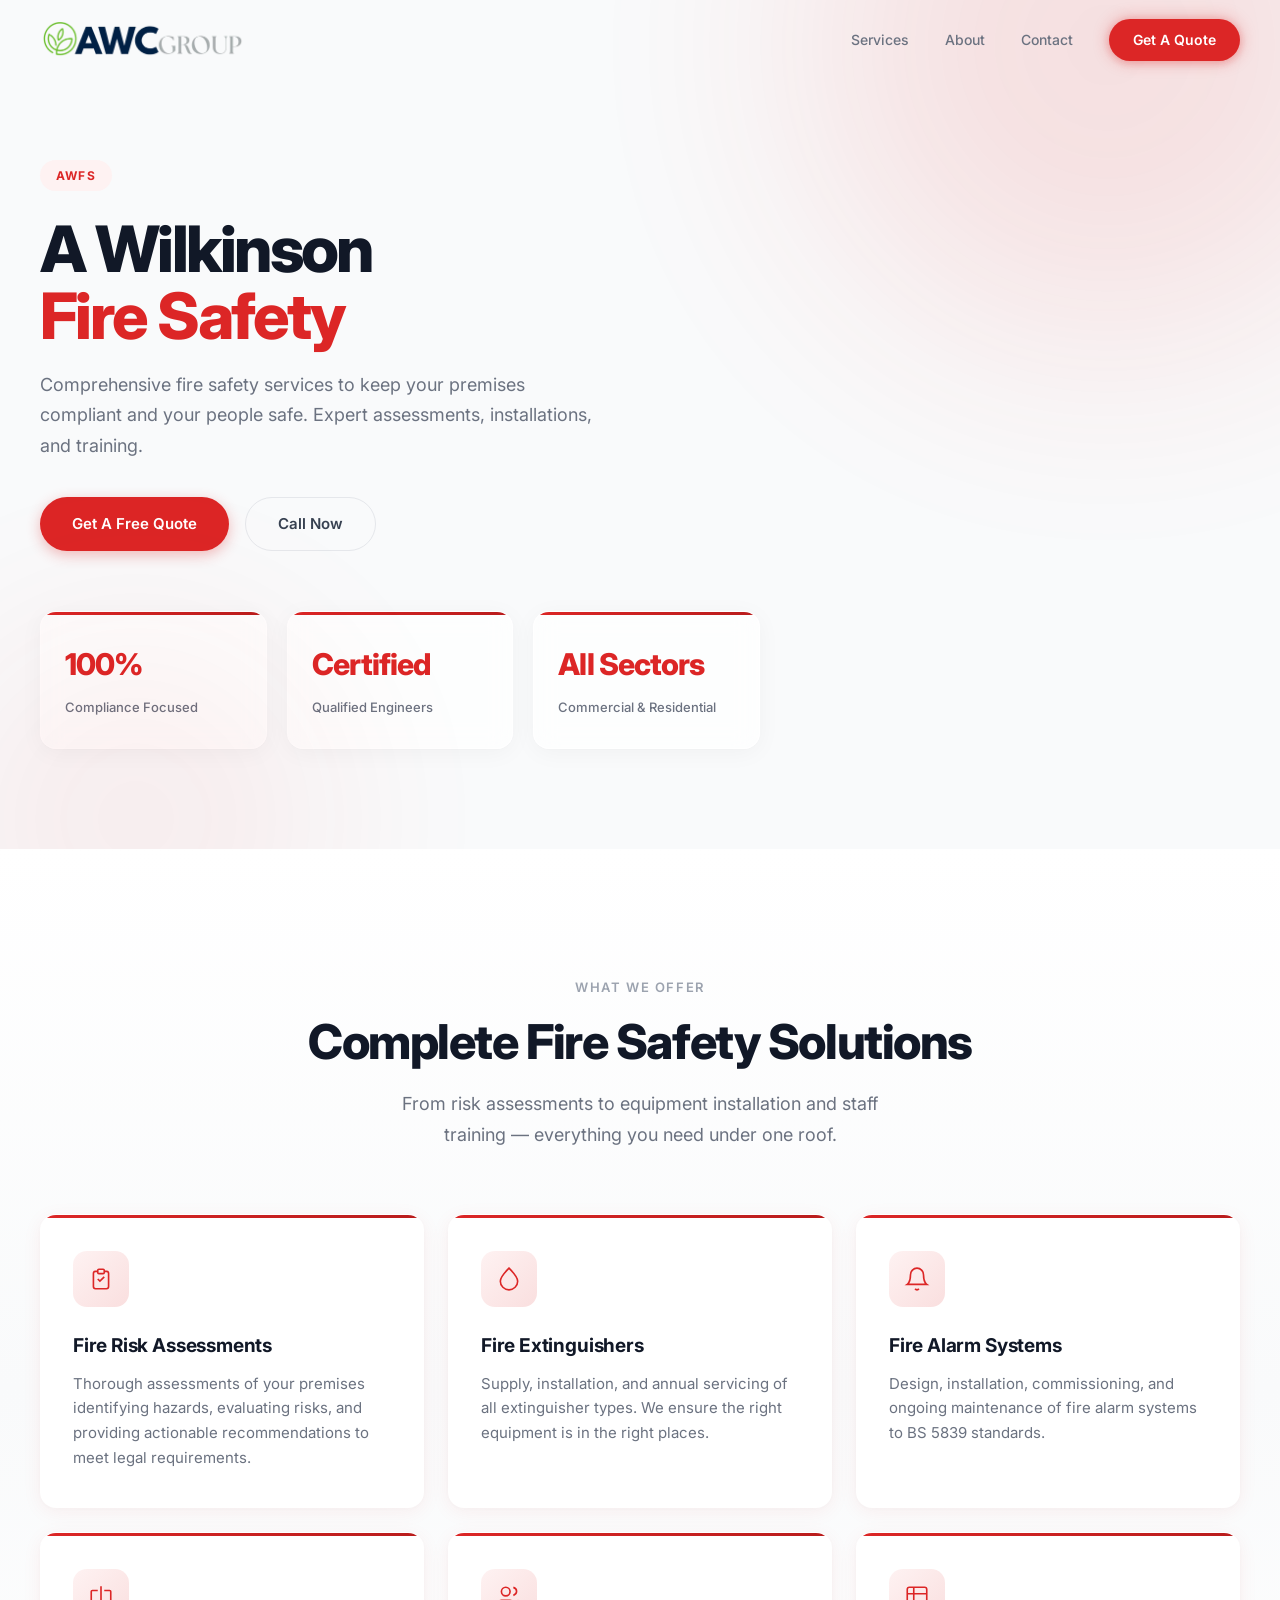
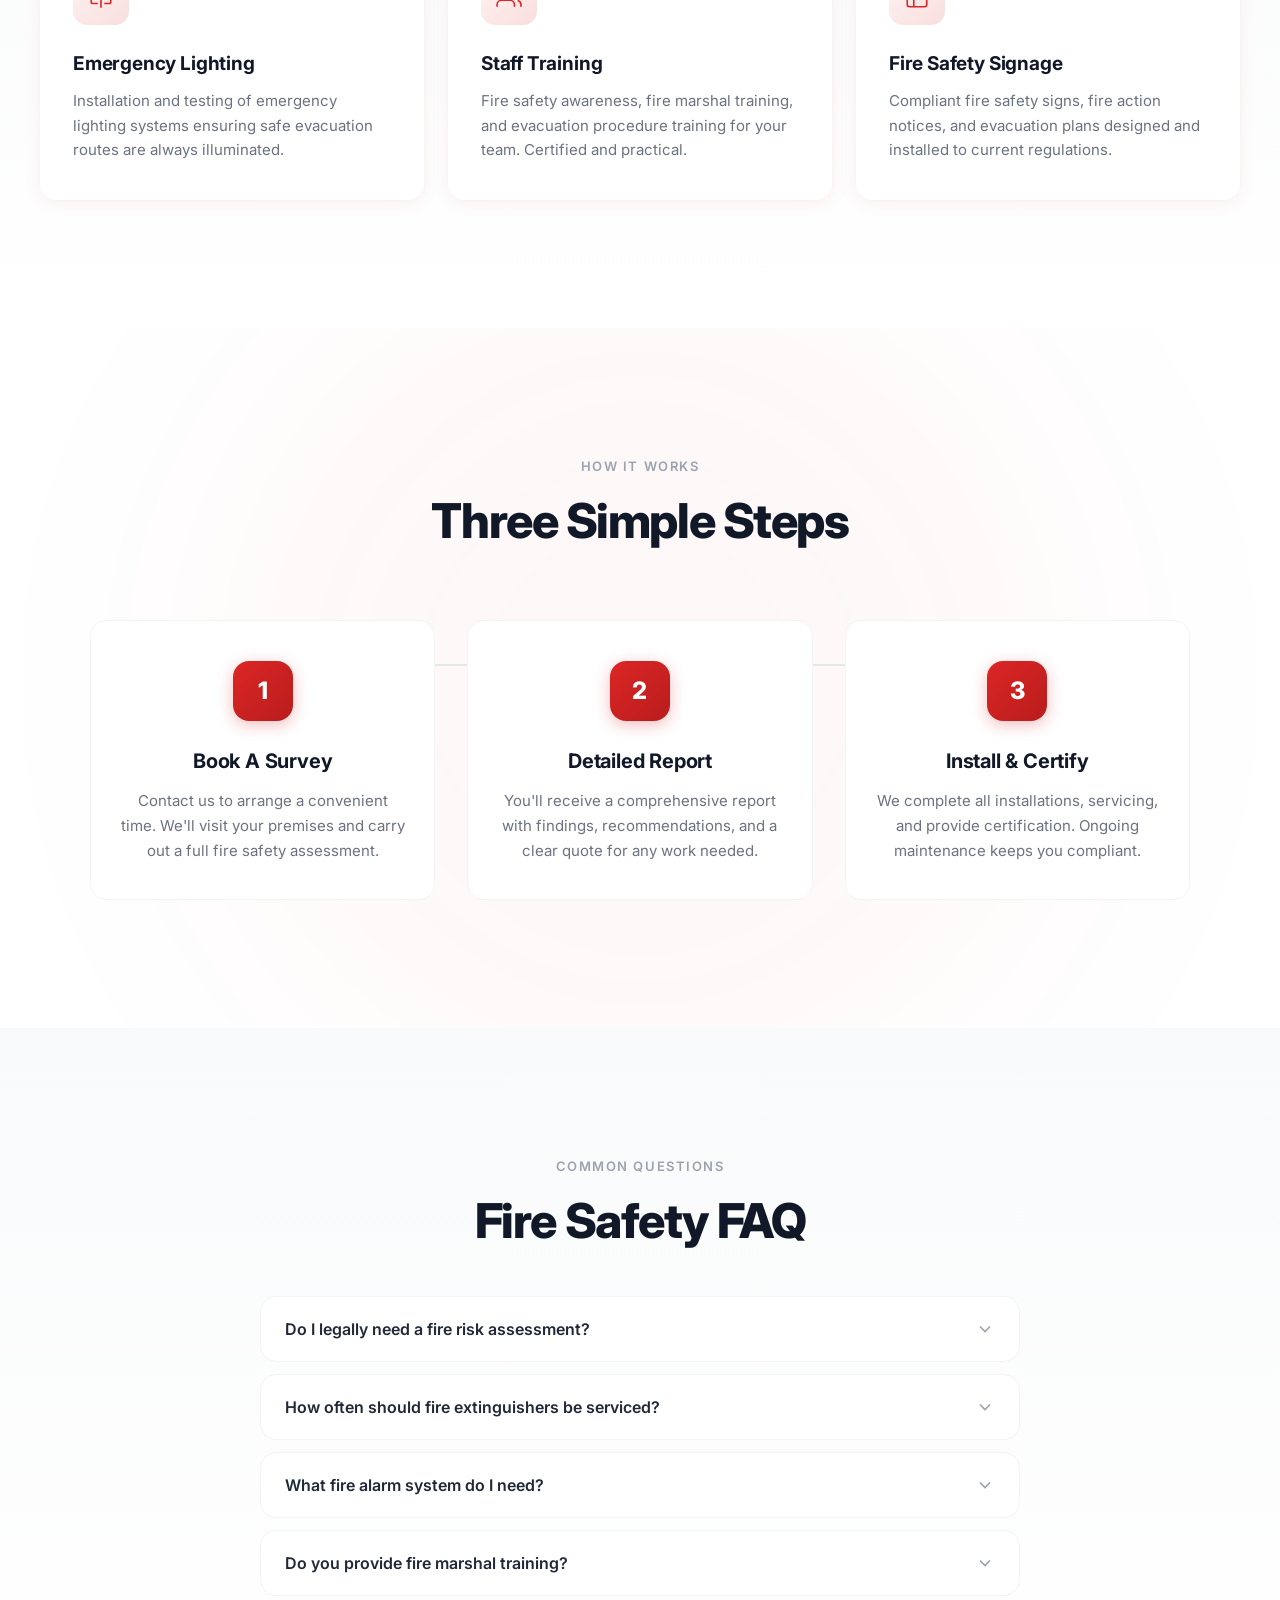
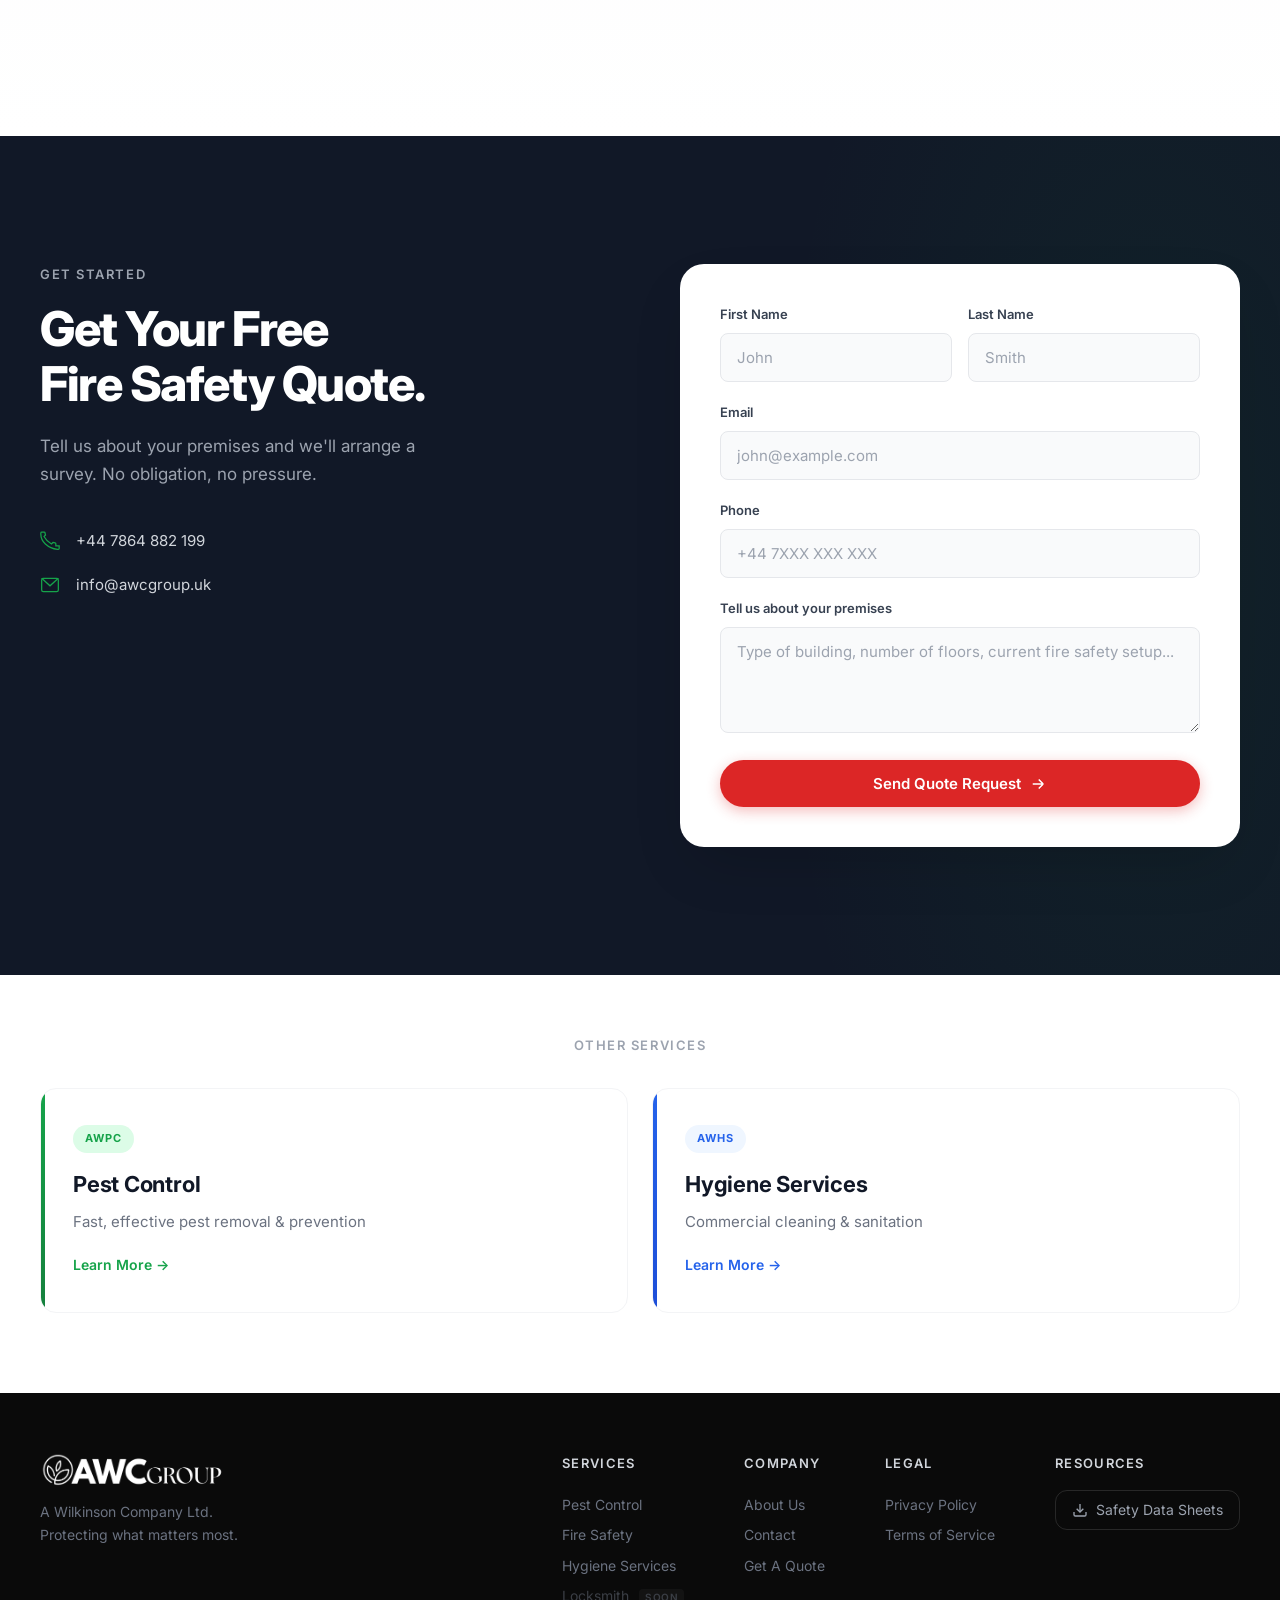
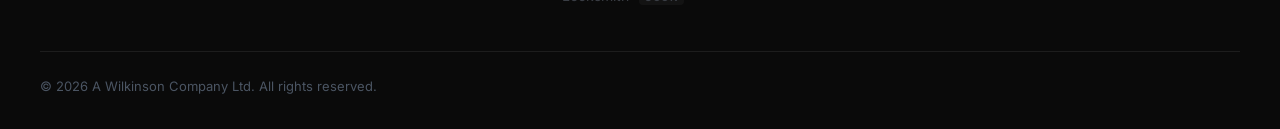
==== commit a698be4d: "Update contact email to info@awcgroup.uk across all pages Co-Authored-By: Claude Opus 4.6 <noreply@a" ====
--- a/fire-safety.html
+++ b/fire-safety.html
@@ -109,7 +109,7 @@
                     <svg viewBox="0 0 24 24" fill="none" stroke="currentColor" stroke-width="2" width="18" height="18"><path d="M5 12H19M19 12L13 6M19 12L13 18"/></svg>
                 </a>
                 <div class="mobile-menu__contact">
-                    <span>andrew@awcgroup.uk</span>
+                    <span>info@awcgroup.uk</span>
                     <span class="mobile-menu__divider">&middot;</span>
                     <span>Beds, Bucks, Herts & Surrounding Areas</span>
                 </div>
@@ -292,7 +292,7 @@
                     </div>
                     <div class="quote__contact-item">
                         <svg viewBox="0 0 24 24" fill="none" stroke="currentColor" stroke-width="1.5"><rect x="2" y="4" width="20" height="16" rx="2"/><path d="M22 4L12 13L2 4"/></svg>
-                        <span>andrew@awcgroup.uk</span>
+                        <span>info@awcgroup.uk</span>
                     </div>
                 </div>
             </div>
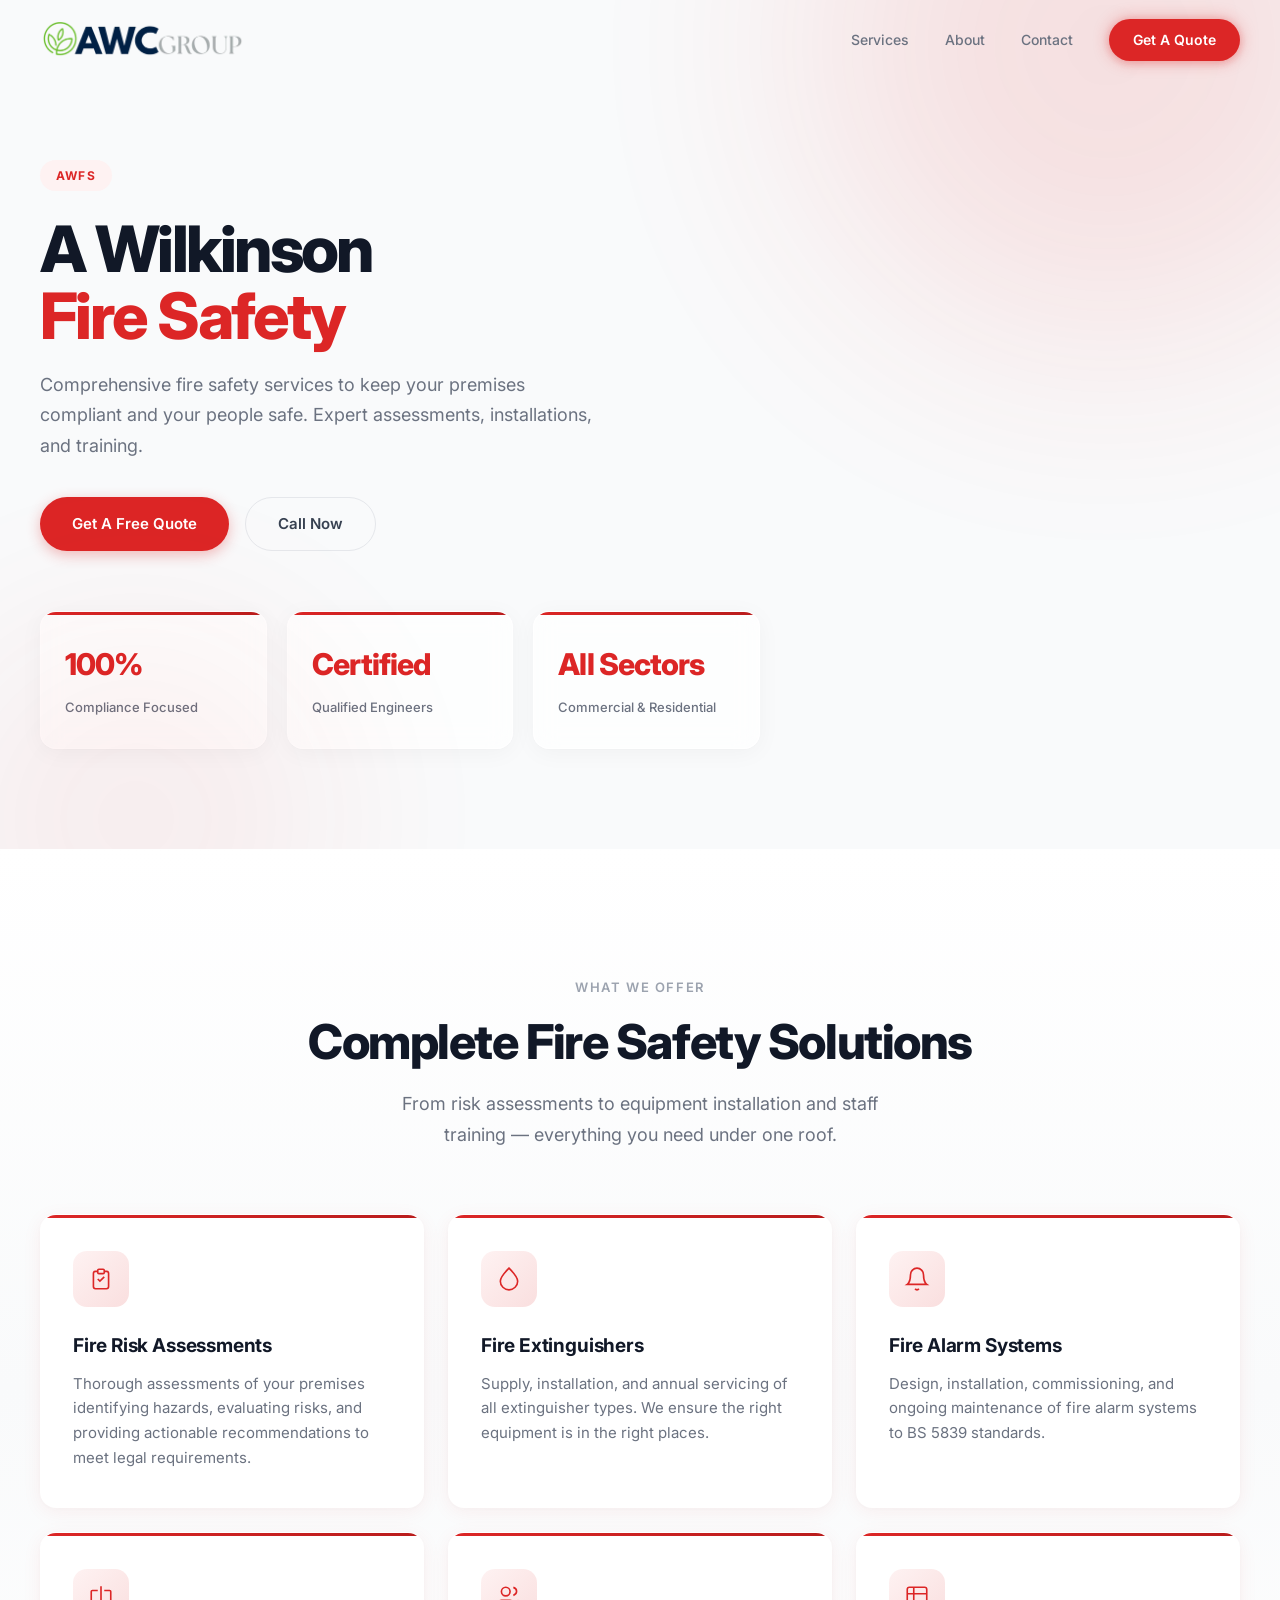
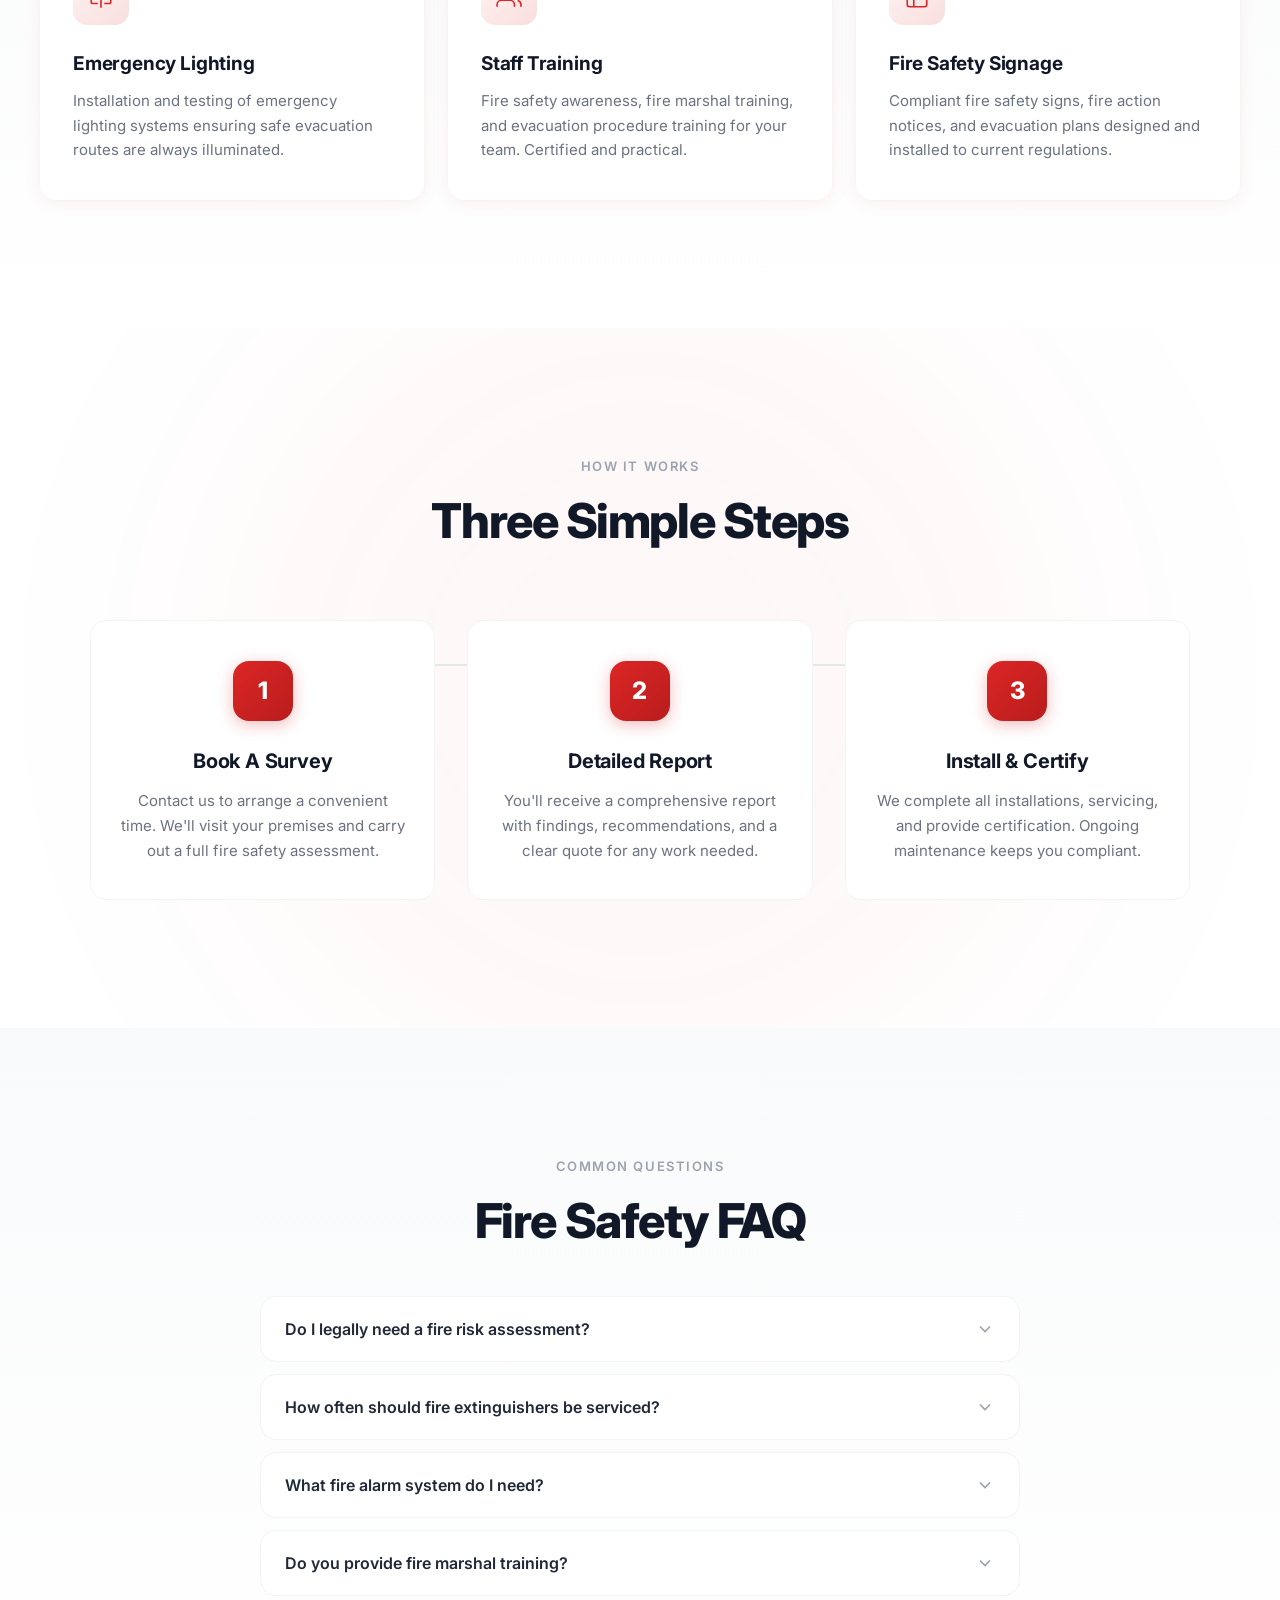
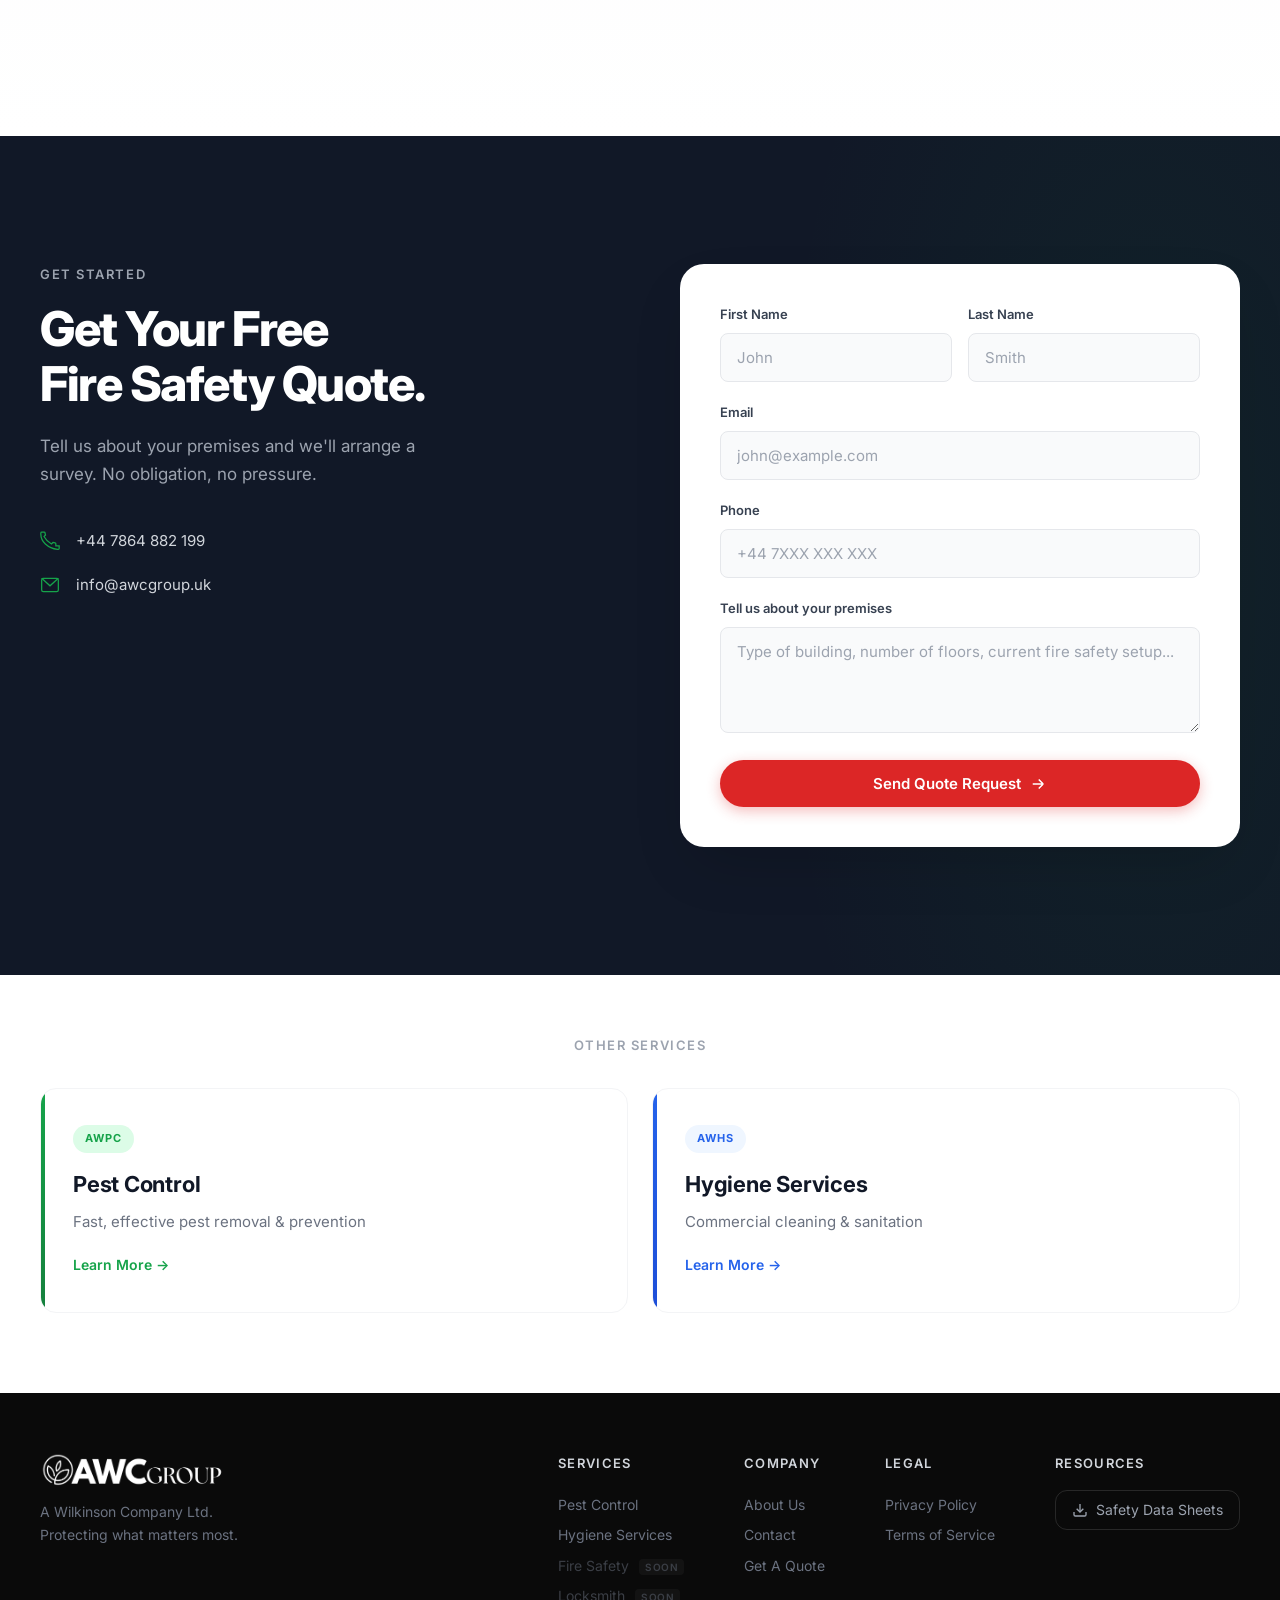
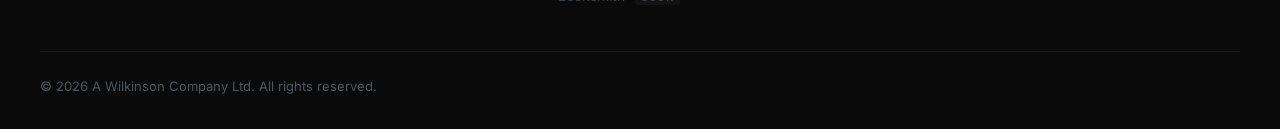
==== commit dd6edc2a: "Reorder services, update mobile menu and footer layout - Service order: Pest, Hygiene, Fire (coming " ====
--- a/fire-safety.html
+++ b/fire-safety.html
@@ -54,14 +54,13 @@
         <div class="mobile-menu__bg"></div>
         <div class="mobile-menu__inner">
             <div class="mobile-menu__nav">
-                <a href="index.html#services" class="mobile-menu__link" data-index="1">Services</a>
-                <a href="index.html#about" class="mobile-menu__link" data-index="2">About</a>
-                <a href="#quote" class="mobile-menu__link" data-index="3">Contact</a>
+                <a href="index.html#about" class="mobile-menu__link" data-index="1">About</a>
+                <a href="#quote" class="mobile-menu__link" data-index="2">Contact</a>
             </div>
             <div class="mobile-menu__services">
                 <p class="mobile-menu__services-label">Our Divisions</p>
                 <div class="mobile-menu__services-grid">
-                    <a href="pest-control.html" class="mobile-menu__service-card mobile-menu__service-card--pest" data-index="4">
+                    <a href="pest-control.html" class="mobile-menu__service-card mobile-menu__service-card--pest mobile-menu__service-card--active" data-index="4">
                         <div class="mobile-menu__service-icon">
                             <svg viewBox="0 0 24 24" fill="none" stroke="currentColor" stroke-width="1.5"><path d="M12 2L8 8H16L12 2Z"/><circle cx="12" cy="14" r="5"/><path d="M7 14H3M21 14H17"/></svg>
                         </div>
@@ -71,17 +70,7 @@
                         </div>
                         <svg class="mobile-menu__service-arrow" viewBox="0 0 24 24" fill="none" stroke="currentColor" stroke-width="2"><path d="M5 12H19M19 12L13 6M19 12L13 18"/></svg>
                     </a>
-                    <div class="mobile-menu__service-card mobile-menu__service-card--fire mobile-menu__service-card--coming-soon" data-index="5">
-                        <div class="mobile-menu__service-icon">
-                            <svg viewBox="0 0 24 24" fill="none" stroke="currentColor" stroke-width="1.5"><path d="M12 2C8 6 4 10 4 14C4 18.4 7.6 22 12 22C16.4 22 20 18.4 20 14C20 10 16 6 12 2Z"/></svg>
-                        </div>
-                        <div class="mobile-menu__service-info">
-                            <span class="mobile-menu__service-name">Fire Safety</span>
-                            <span class="mobile-menu__service-tag">AWFS</span>
-                            <span class="mobile-menu__service-coming-soon">Coming Soon</span>
-                        </div>
-                    </div>
-                    <a href="hygiene-services.html" class="mobile-menu__service-card mobile-menu__service-card--hygiene" data-index="6">
+                    <a href="hygiene-services.html" class="mobile-menu__service-card mobile-menu__service-card--hygiene mobile-menu__service-card--active" data-index="5">
                         <div class="mobile-menu__service-icon">
                             <svg viewBox="0 0 24 24" fill="none" stroke="currentColor" stroke-width="1.5"><path d="M12 22S20 18 20 12V5L12 2L4 5V12C4 18 12 22 12 22Z"/></svg>
                         </div>
@@ -91,14 +80,24 @@
                         </div>
                         <svg class="mobile-menu__service-arrow" viewBox="0 0 24 24" fill="none" stroke="currentColor" stroke-width="2"><path d="M5 12H19M19 12L13 6M19 12L13 18"/></svg>
                     </a>
-                    <div class="mobile-menu__service-card mobile-menu__service-card--locksmith mobile-menu__service-card--coming-soon" data-index="7">
-                        <div class="mobile-menu__service-icon">
-                            <svg viewBox="0 0 24 24" fill="none" stroke="currentColor" stroke-width="1.5"><path d="M21 2L19 4M15.5 7.5L19 4M19 4L22 7L18.5 10.5M15.5 7.5L10.5 12.5C9 11 6.5 11 5 12.5C3.5 14 3.5 16.5 5 18C6.5 19.5 9 19.5 10.5 18C12 16.5 12 14 10.5 12.5M15.5 7.5L12 11"/></svg>
-                        </div>
-                        <div class="mobile-menu__service-info">
-                            <span class="mobile-menu__service-name">Locksmith</span>
-                            <span class="mobile-menu__service-tag">AWLS</span>
-                            <span class="mobile-menu__service-coming-soon">Coming Soon</span>
+                    <div class="mobile-menu__coming-soon-row">
+                        <div class="mobile-menu__service-card mobile-menu__service-card--fire mobile-menu__service-card--coming-soon" data-index="6">
+                            <div class="mobile-menu__service-icon">
+                                <svg viewBox="0 0 24 24" fill="none" stroke="currentColor" stroke-width="1.5"><path d="M12 2C8 6 4 10 4 14C4 18.4 7.6 22 12 22C16.4 22 20 18.4 20 14C20 10 16 6 12 2Z"/></svg>
+                            </div>
+                            <div class="mobile-menu__service-info">
+                                <span class="mobile-menu__service-name">Fire Safety</span>
+                                <span class="mobile-menu__service-coming-soon">Coming Soon</span>
+                            </div>
+                        </div>
+                        <div class="mobile-menu__service-card mobile-menu__service-card--locksmith mobile-menu__service-card--coming-soon" data-index="7">
+                            <div class="mobile-menu__service-icon">
+                                <svg viewBox="0 0 24 24" fill="none" stroke="currentColor" stroke-width="1.5"><path d="M21 2L19 4M15.5 7.5L19 4M19 4L22 7L18.5 10.5M15.5 7.5L10.5 12.5C9 11 6.5 11 5 12.5C3.5 14 3.5 16.5 5 18C6.5 19.5 9 19.5 10.5 18C12 16.5 12 14 10.5 12.5M15.5 7.5L12 11"/></svg>
+                            </div>
+                            <div class="mobile-menu__service-info">
+                                <span class="mobile-menu__service-name">Locksmith</span>
+                                <span class="mobile-menu__service-coming-soon">Coming Soon</span>
+                            </div>
                         </div>
                     </div>
                 </div>
@@ -110,7 +109,6 @@
                 </a>
                 <div class="mobile-menu__contact">
                     <span>info@awcgroup.uk</span>
-                    <span class="mobile-menu__divider">&middot;</span>
                     <span>Beds, Bucks, Herts & Surrounding Areas</span>
                 </div>
             </div>
@@ -363,9 +361,9 @@
                     <div class="footer__col">
                         <h4 class="footer__col-title">Services</h4>
                         <a href="pest-control.html" class="footer__link">Pest Control</a>
-                        <a href="fire-safety.html" class="footer__link">Fire Safety</a>
                         <a href="hygiene-services.html" class="footer__link">Hygiene Services</a>
-                        <a href="#" class="footer__link footer__link--muted">Locksmith <span class="footer__coming-soon">Soon</span></a>
+                        <span class="footer__link footer__link--muted">Fire Safety <span class="footer__coming-soon">Soon</span></span>
+                        <span class="footer__link footer__link--muted">Locksmith <span class="footer__coming-soon">Soon</span></span>
                     </div>
                     <div class="footer__col">
                         <h4 class="footer__col-title">Company</h4>
--- a/css/style.css
+++ b/css/style.css
@@ -554,7 +554,7 @@
 }
 
 .mobile-menu__link {
-    font-size: 38px;
+    font-size: 30px;
     font-weight: 800;
     color: var(--color-gray-900);
     letter-spacing: -0.03em;
@@ -708,8 +708,34 @@
     color: var(--color-locksmith);
 }
 
+.mobile-menu__service-card--active {
+    background: var(--color-white);
+    border-color: transparent;
+    box-shadow: 0 4px 20px rgba(0, 0, 0, 0.06), 0 1px 4px rgba(0, 0, 0, 0.03);
+}
+
+.mobile-menu__coming-soon-row {
+    display: flex;
+    gap: 10px;
+}
+
+.mobile-menu__coming-soon-row .mobile-menu__service-card {
+    flex: 1;
+    padding: 12px 14px;
+    gap: 10px;
+}
+
+.mobile-menu__coming-soon-row .mobile-menu__service-icon {
+    width: 36px;
+    height: 36px;
+}
+
+.mobile-menu__coming-soon-row .mobile-menu__service-name {
+    font-size: 13px;
+}
+
 .mobile-menu__service-card--coming-soon {
-    opacity: 0.5;
+    opacity: 0.6;
     pointer-events: none;
 }
 
@@ -814,9 +840,10 @@
 
 .mobile-menu__contact {
     display: flex;
+    flex-direction: column;
     align-items: center;
     justify-content: center;
-    gap: 8px;
+    gap: 4px;
     font-size: 13px;
     color: var(--color-gray-400);
 }
@@ -1684,6 +1711,8 @@
 .footer__link--muted {
     opacity: 0.5;
     pointer-events: none;
+    user-select: none;
+    cursor: default;
 }
 
 .footer__coming-soon {
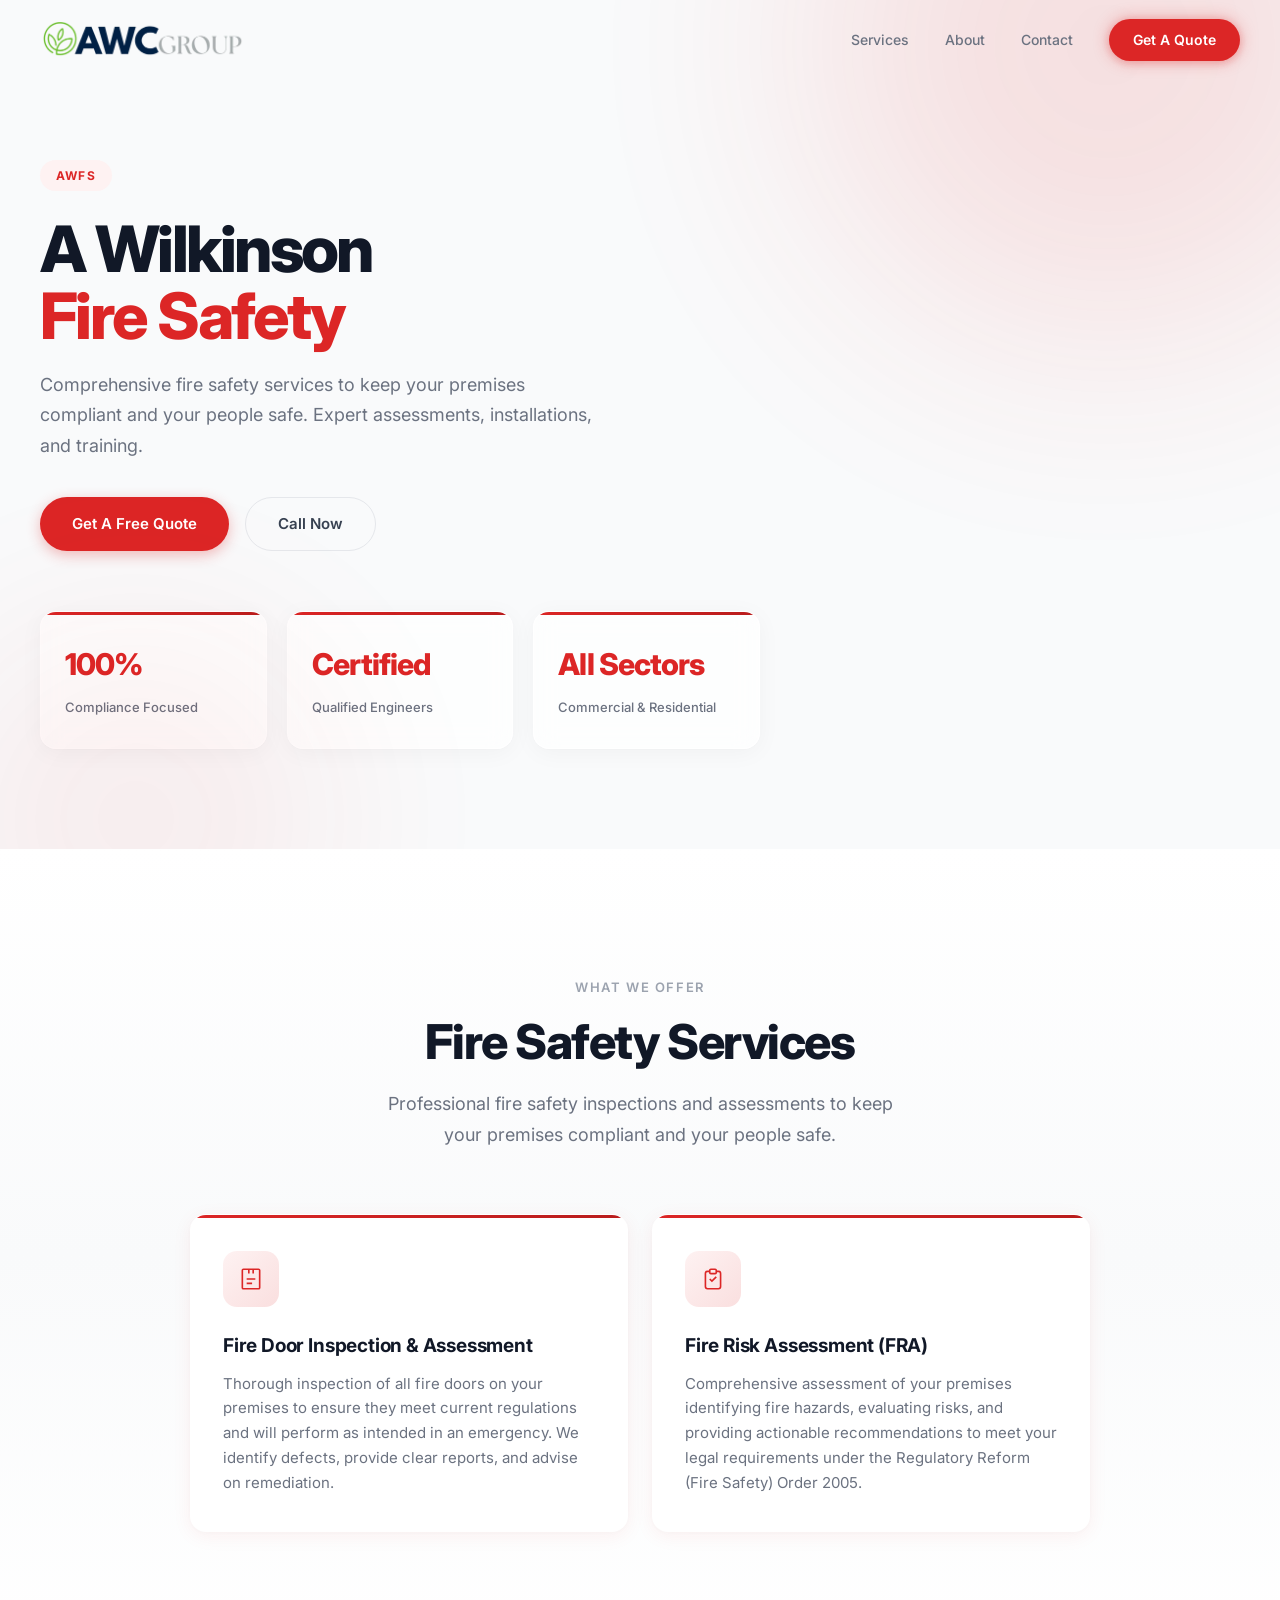
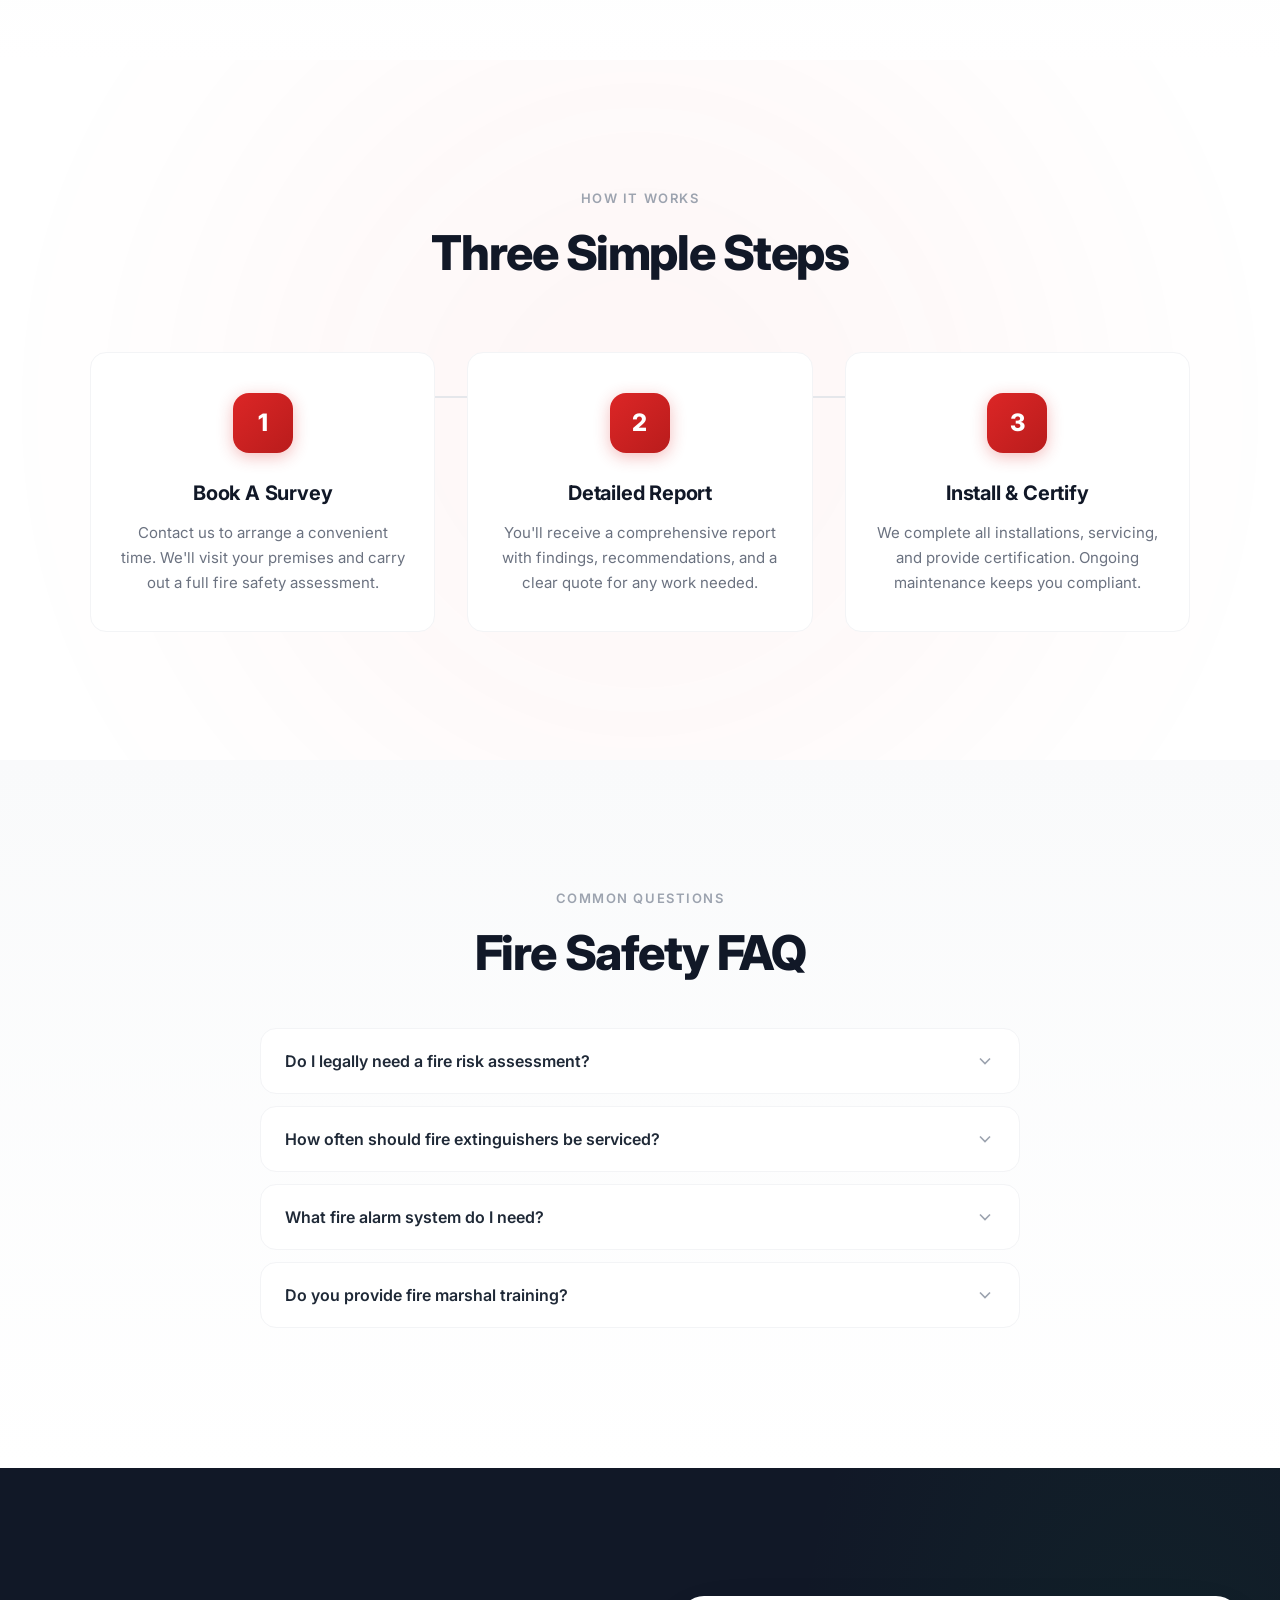
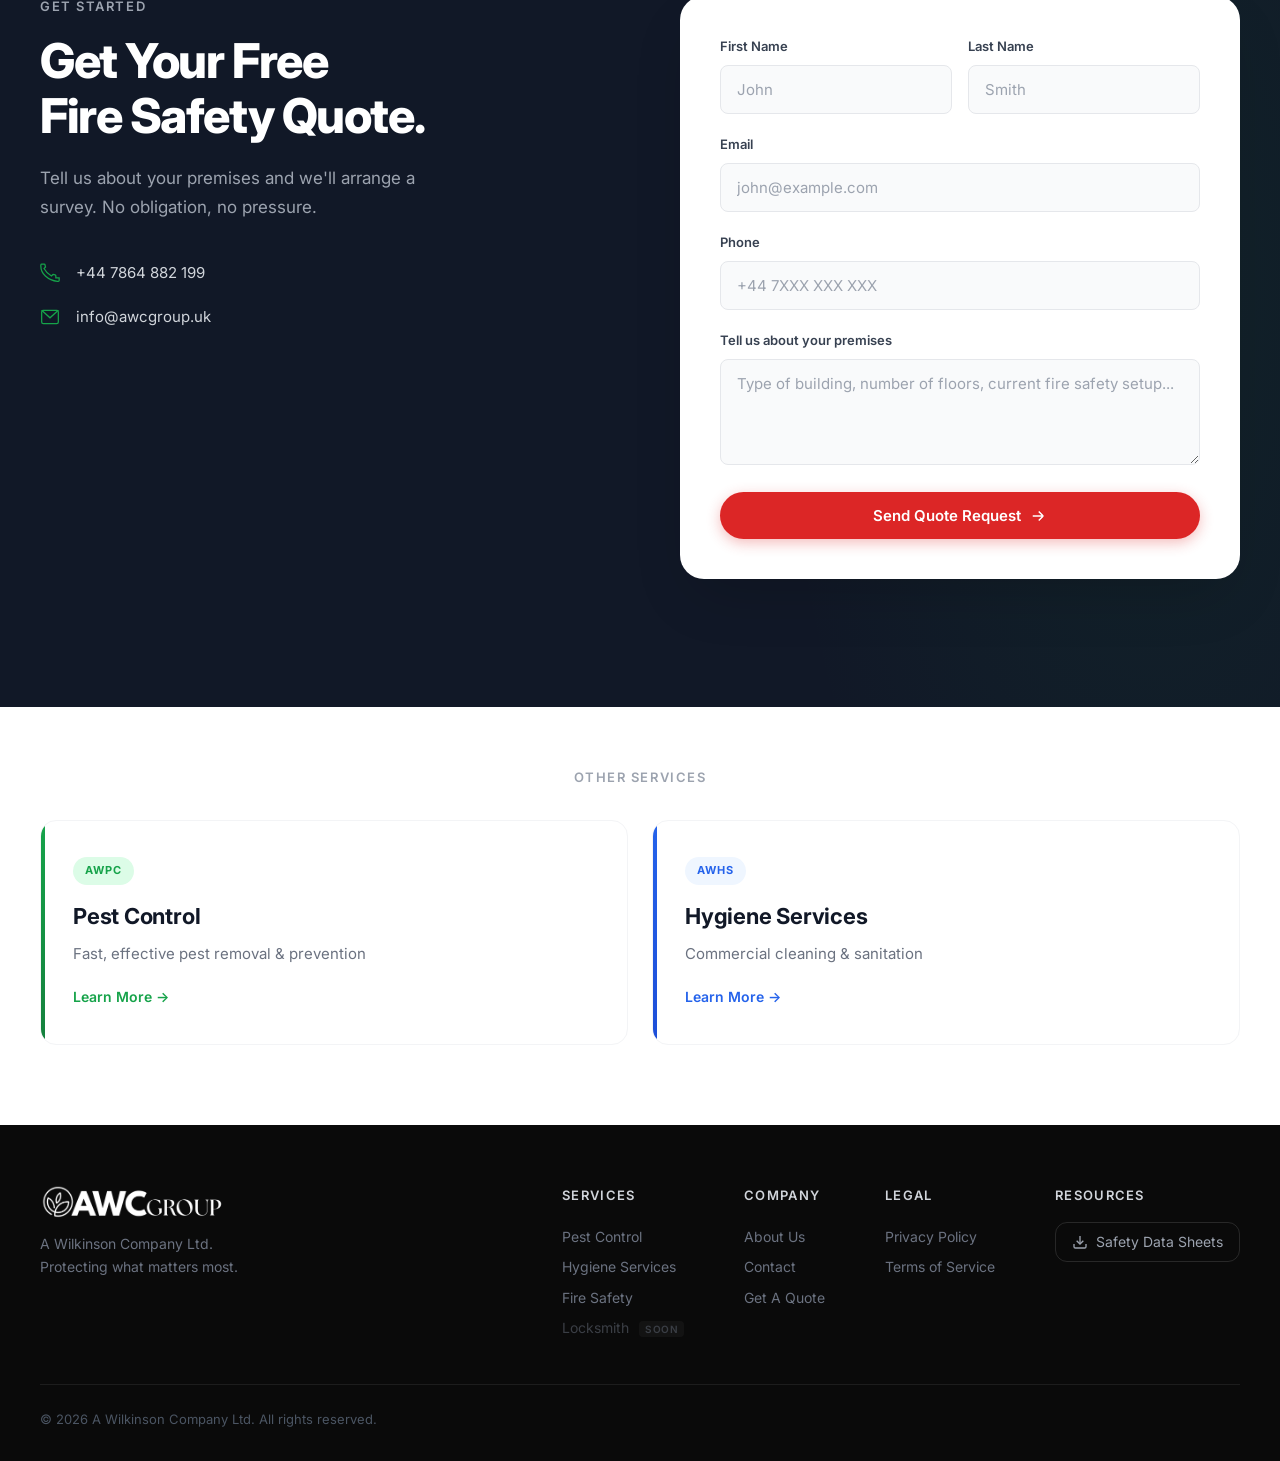
==== commit 3e6c67df: "Activate Fire Safety with two services Fire Safety is now a live service (no longer coming soon) off" ====
--- a/fire-safety.html
+++ b/fire-safety.html
@@ -23,16 +23,16 @@
             </a>
             <div class="nav__links">
                 <div class="nav__dropdown">
-                    <a href="index.html#services" class="nav__link">Services</a>
+                    <span class="nav__link" style="cursor: default;">Services</span>
                     <div class="nav__dropdown-menu">
                         <a href="pest-control.html" class="nav__dropdown-item nav__dropdown-item--pest">
                             <span class="nav__dropdown-dot"></span>Pest Control
                         </a>
-                        <a href="fire-safety.html" class="nav__dropdown-item nav__dropdown-item--fire nav__dropdown-item--coming-soon">
-                            <span class="nav__dropdown-dot"></span>Fire Safety<span class="nav__dropdown-coming-soon">Coming Soon</span>
-                        </a>
                         <a href="hygiene-services.html" class="nav__dropdown-item nav__dropdown-item--hygiene">
                             <span class="nav__dropdown-dot"></span>Hygiene Services
+                        </a>
+                        <a href="fire-safety.html" class="nav__dropdown-item nav__dropdown-item--fire">
+                            <span class="nav__dropdown-dot"></span>Fire Safety
                         </a>
                         <a href="#" class="nav__dropdown-item nav__dropdown-item--locksmith nav__dropdown-item--coming-soon">
                             <span class="nav__dropdown-dot"></span>Locksmith<span class="nav__dropdown-coming-soon">Coming Soon</span>
@@ -53,10 +53,6 @@
     <div class="mobile-menu" id="mobileMenu">
         <div class="mobile-menu__bg"></div>
         <div class="mobile-menu__inner">
-            <div class="mobile-menu__nav">
-                <a href="index.html#about" class="mobile-menu__link" data-index="1">About</a>
-                <a href="#quote" class="mobile-menu__link" data-index="2">Contact</a>
-            </div>
             <div class="mobile-menu__services">
                 <p class="mobile-menu__services-label">Our Divisions</p>
                 <div class="mobile-menu__services-grid">
@@ -80,16 +76,17 @@
                         </div>
                         <svg class="mobile-menu__service-arrow" viewBox="0 0 24 24" fill="none" stroke="currentColor" stroke-width="2"><path d="M5 12H19M19 12L13 6M19 12L13 18"/></svg>
                     </a>
+                    <a href="fire-safety.html" class="mobile-menu__service-card mobile-menu__service-card--fire mobile-menu__service-card--active" data-index="6">
+                        <div class="mobile-menu__service-icon">
+                            <svg viewBox="0 0 24 24" fill="none" stroke="currentColor" stroke-width="1.5"><path d="M12 2C8 6 4 10 4 14C4 18.4 7.6 22 12 22C16.4 22 20 18.4 20 14C20 10 16 6 12 2Z"/></svg>
+                        </div>
+                        <div class="mobile-menu__service-info">
+                            <span class="mobile-menu__service-name">Fire Safety</span>
+                            <span class="mobile-menu__service-tag">AWFS</span>
+                        </div>
+                        <svg class="mobile-menu__service-arrow" viewBox="0 0 24 24" fill="none" stroke="currentColor" stroke-width="2"><path d="M5 12H19M19 12L13 6M19 12L13 18"/></svg>
+                    </a>
                     <div class="mobile-menu__coming-soon-row">
-                        <div class="mobile-menu__service-card mobile-menu__service-card--fire mobile-menu__service-card--coming-soon" data-index="6">
-                            <div class="mobile-menu__service-icon">
-                                <svg viewBox="0 0 24 24" fill="none" stroke="currentColor" stroke-width="1.5"><path d="M12 2C8 6 4 10 4 14C4 18.4 7.6 22 12 22C16.4 22 20 18.4 20 14C20 10 16 6 12 2Z"/></svg>
-                            </div>
-                            <div class="mobile-menu__service-info">
-                                <span class="mobile-menu__service-name">Fire Safety</span>
-                                <span class="mobile-menu__service-coming-soon">Coming Soon</span>
-                            </div>
-                        </div>
                         <div class="mobile-menu__service-card mobile-menu__service-card--locksmith mobile-menu__service-card--coming-soon" data-index="7">
                             <div class="mobile-menu__service-icon">
                                 <svg viewBox="0 0 24 24" fill="none" stroke="currentColor" stroke-width="1.5"><path d="M21 2L19 4M15.5 7.5L19 4M19 4L22 7L18.5 10.5M15.5 7.5L10.5 12.5C9 11 6.5 11 5 12.5C3.5 14 3.5 16.5 5 18C6.5 19.5 9 19.5 10.5 18C12 16.5 12 14 10.5 12.5M15.5 7.5L12 11"/></svg>
@@ -107,6 +104,10 @@
                     Get A Free Quote
                     <svg viewBox="0 0 24 24" fill="none" stroke="currentColor" stroke-width="2" width="18" height="18"><path d="M5 12H19M19 12L13 6M19 12L13 18"/></svg>
                 </a>
+                <div class="mobile-menu__nav-links">
+                    <a href="index.html#about" class="mobile-menu__nav-link">About</a>
+                    <a href="#quote" class="mobile-menu__nav-link">Contact</a>
+                </div>
                 <div class="mobile-menu__contact">
                     <span>info@awcgroup.uk</span>
                     <span>Beds, Bucks, Herts & Surrounding Areas</span>
@@ -149,51 +150,23 @@
         <div class="svc-detail__container">
             <div class="svc-detail__header fade-up">
                 <p class="section-label">What We Offer</p>
-                <h2 class="section-title">Complete Fire Safety Solutions</h2>
-                <p class="section-subtitle">From risk assessments to equipment installation and staff training — everything you need under one roof.</p>
-            </div>
-            <div class="svc-detail__grid">
+                <h2 class="section-title">Fire Safety Services</h2>
+                <p class="section-subtitle">Professional fire safety inspections and assessments to keep your premises compliant and your people safe.</p>
+            </div>
+            <div class="svc-detail__grid svc-detail__grid--two">
                 <div class="svc-detail__card fade-up">
                     <div class="svc-detail__card-icon svc-detail__card-icon--fire">
-                        <svg viewBox="0 0 24 24" fill="none" stroke="currentColor" stroke-width="1.5"><path d="M9 5H7C5.9 5 5 5.9 5 7V19C5 20.1 5.9 21 7 21H17C18.1 21 19 20.1 19 19V7C19 5.9 18.1 5 17 5H15"/><rect x="9" y="3" width="6" height="4" rx="1"/><path d="M9 12L11 14L15 10"/></svg>
-                    </div>
-                    <h3 class="svc-detail__card-title">Fire Risk Assessments</h3>
-                    <p class="svc-detail__card-desc">Thorough assessments of your premises identifying hazards, evaluating risks, and providing actionable recommendations to meet legal requirements.</p>
+                        <svg viewBox="0 0 24 24" fill="none" stroke="currentColor" stroke-width="1.5"><rect x="4" y="3" width="16" height="18" rx="1"/><path d="M14 3v4M10 3v4M8 12h8M8 16h5"/></svg>
+                    </div>
+                    <h3 class="svc-detail__card-title">Fire Door Inspection & Assessment</h3>
+                    <p class="svc-detail__card-desc">Thorough inspection of all fire doors on your premises to ensure they meet current regulations and will perform as intended in an emergency. We identify defects, provide clear reports, and advise on remediation.</p>
                 </div>
                 <div class="svc-detail__card fade-up" style="animation-delay: 0.08s">
                     <div class="svc-detail__card-icon svc-detail__card-icon--fire">
-                        <svg viewBox="0 0 24 24" fill="none" stroke="currentColor" stroke-width="1.5"><path d="M12 2C8 6 4 10 4 14C4 18.4 7.6 22 12 22C16.4 22 20 18.4 20 14C20 10 16 6 12 2Z"/></svg>
-                    </div>
-                    <h3 class="svc-detail__card-title">Fire Extinguishers</h3>
-                    <p class="svc-detail__card-desc">Supply, installation, and annual servicing of all extinguisher types. We ensure the right equipment is in the right places.</p>
-                </div>
-                <div class="svc-detail__card fade-up" style="animation-delay: 0.16s">
-                    <div class="svc-detail__card-icon svc-detail__card-icon--fire">
-                        <svg viewBox="0 0 24 24" fill="none" stroke="currentColor" stroke-width="1.5"><path d="M18 8A6 6 0 1 0 6 8C6 15 3 17 3 17H21C21 17 18 15 18 8Z"/><path d="M13.73 21A2 2 0 0 1 10.27 21"/></svg>
-                    </div>
-                    <h3 class="svc-detail__card-title">Fire Alarm Systems</h3>
-                    <p class="svc-detail__card-desc">Design, installation, commissioning, and ongoing maintenance of fire alarm systems to BS 5839 standards.</p>
-                </div>
-                <div class="svc-detail__card fade-up" style="animation-delay: 0.24s">
-                    <div class="svc-detail__card-icon svc-detail__card-icon--fire">
-                        <svg viewBox="0 0 24 24" fill="none" stroke="currentColor" stroke-width="1.5"><path d="M9 18H4C3.45 18 3 17.55 3 17V7C3 6.45 3.45 6 4 6H9"/><path d="M15 6H20C20.55 6 21 6.45 21 7V17C21 17.55 20.55 18 20 18H15"/><line x1="12" y1="2" x2="12" y2="22"/></svg>
-                    </div>
-                    <h3 class="svc-detail__card-title">Emergency Lighting</h3>
-                    <p class="svc-detail__card-desc">Installation and testing of emergency lighting systems ensuring safe evacuation routes are always illuminated.</p>
-                </div>
-                <div class="svc-detail__card fade-up" style="animation-delay: 0.32s">
-                    <div class="svc-detail__card-icon svc-detail__card-icon--fire">
-                        <svg viewBox="0 0 24 24" fill="none" stroke="currentColor" stroke-width="1.5"><path d="M17 21V19C17 16.8 15.2 15 13 15H5C2.8 15 1 16.8 1 19V21"/><circle cx="9" cy="7" r="4"/><path d="M23 21V19C23 17.3 21.8 15.8 20 15.3"/><path d="M16 3.1C17.8 3.6 19 5.1 19 6.8C19 8.5 17.8 10 16 10.5"/></svg>
-                    </div>
-                    <h3 class="svc-detail__card-title">Staff Training</h3>
-                    <p class="svc-detail__card-desc">Fire safety awareness, fire marshal training, and evacuation procedure training for your team. Certified and practical.</p>
-                </div>
-                <div class="svc-detail__card fade-up" style="animation-delay: 0.4s">
-                    <div class="svc-detail__card-icon svc-detail__card-icon--fire">
-                        <svg viewBox="0 0 24 24" fill="none" stroke="currentColor" stroke-width="1.5"><rect x="3" y="3" width="18" height="18" rx="2"/><path d="M3 9H21M9 3V21"/></svg>
-                    </div>
-                    <h3 class="svc-detail__card-title">Fire Safety Signage</h3>
-                    <p class="svc-detail__card-desc">Compliant fire safety signs, fire action notices, and evacuation plans designed and installed to current regulations.</p>
+                        <svg viewBox="0 0 24 24" fill="none" stroke="currentColor" stroke-width="1.5"><path d="M9 5H7C5.9 5 5 5.9 5 7V19C5 20.1 5.9 21 7 21H17C18.1 21 19 20.1 19 19V7C19 5.9 18.1 5 17 5H15"/><rect x="9" y="3" width="6" height="4" rx="1"/><path d="M9 12L11 14L15 10"/></svg>
+                    </div>
+                    <h3 class="svc-detail__card-title">Fire Risk Assessment (FRA)</h3>
+                    <p class="svc-detail__card-desc">Comprehensive assessment of your premises identifying fire hazards, evaluating risks, and providing actionable recommendations to meet your legal requirements under the Regulatory Reform (Fire Safety) Order 2005.</p>
                 </div>
             </div>
         </div>
@@ -362,7 +335,7 @@
                         <h4 class="footer__col-title">Services</h4>
                         <a href="pest-control.html" class="footer__link">Pest Control</a>
                         <a href="hygiene-services.html" class="footer__link">Hygiene Services</a>
-                        <span class="footer__link footer__link--muted">Fire Safety <span class="footer__coming-soon">Soon</span></span>
+                        <a href="fire-safety.html" class="footer__link">Fire Safety</a>
                         <span class="footer__link footer__link--muted">Locksmith <span class="footer__coming-soon">Soon</span></span>
                     </div>
                     <div class="footer__col">
--- a/css/style.css
+++ b/css/style.css
@@ -838,6 +838,25 @@
     box-shadow: 0 6px 28px rgba(37, 99, 235, 0.4);
 }
 
+.mobile-menu__nav-links {
+    display: flex;
+    justify-content: center;
+    gap: 24px;
+    margin-top: 16px;
+}
+
+.mobile-menu__nav-link {
+    font-size: 14px;
+    font-weight: 600;
+    color: var(--color-gray-500);
+    text-decoration: none;
+    transition: color 0.3s var(--ease-out);
+}
+
+.mobile-menu__nav-link:hover {
+    color: var(--color-gray-900);
+}
+
 .mobile-menu__contact {
     display: flex;
     flex-direction: column;
--- a/css/service-page.css
+++ b/css/service-page.css
@@ -197,6 +197,12 @@
     display: grid;
     grid-template-columns: repeat(3, 1fr);
     gap: 24px;
+}
+
+.svc-detail__grid--two {
+    grid-template-columns: repeat(2, 1fr);
+    max-width: 900px;
+    margin: 0 auto;
 }
 
 .svc-detail__card {
